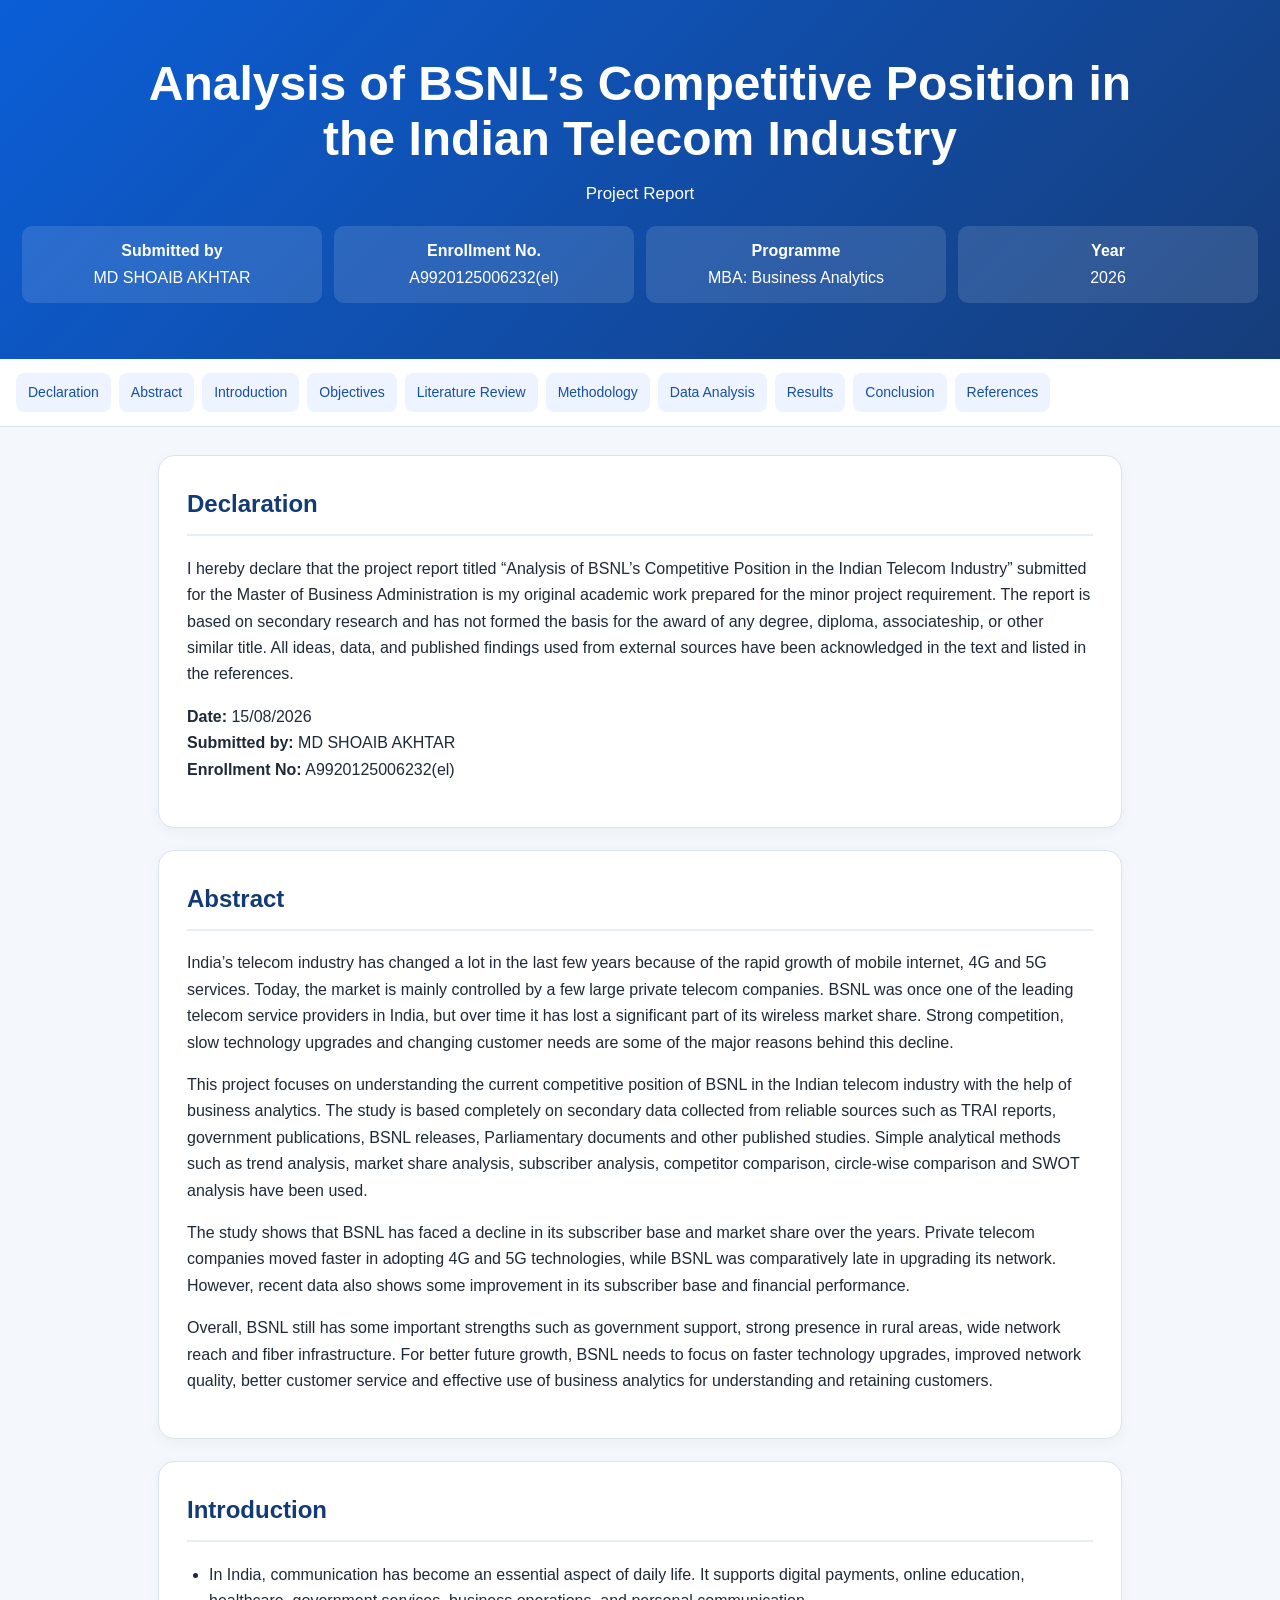
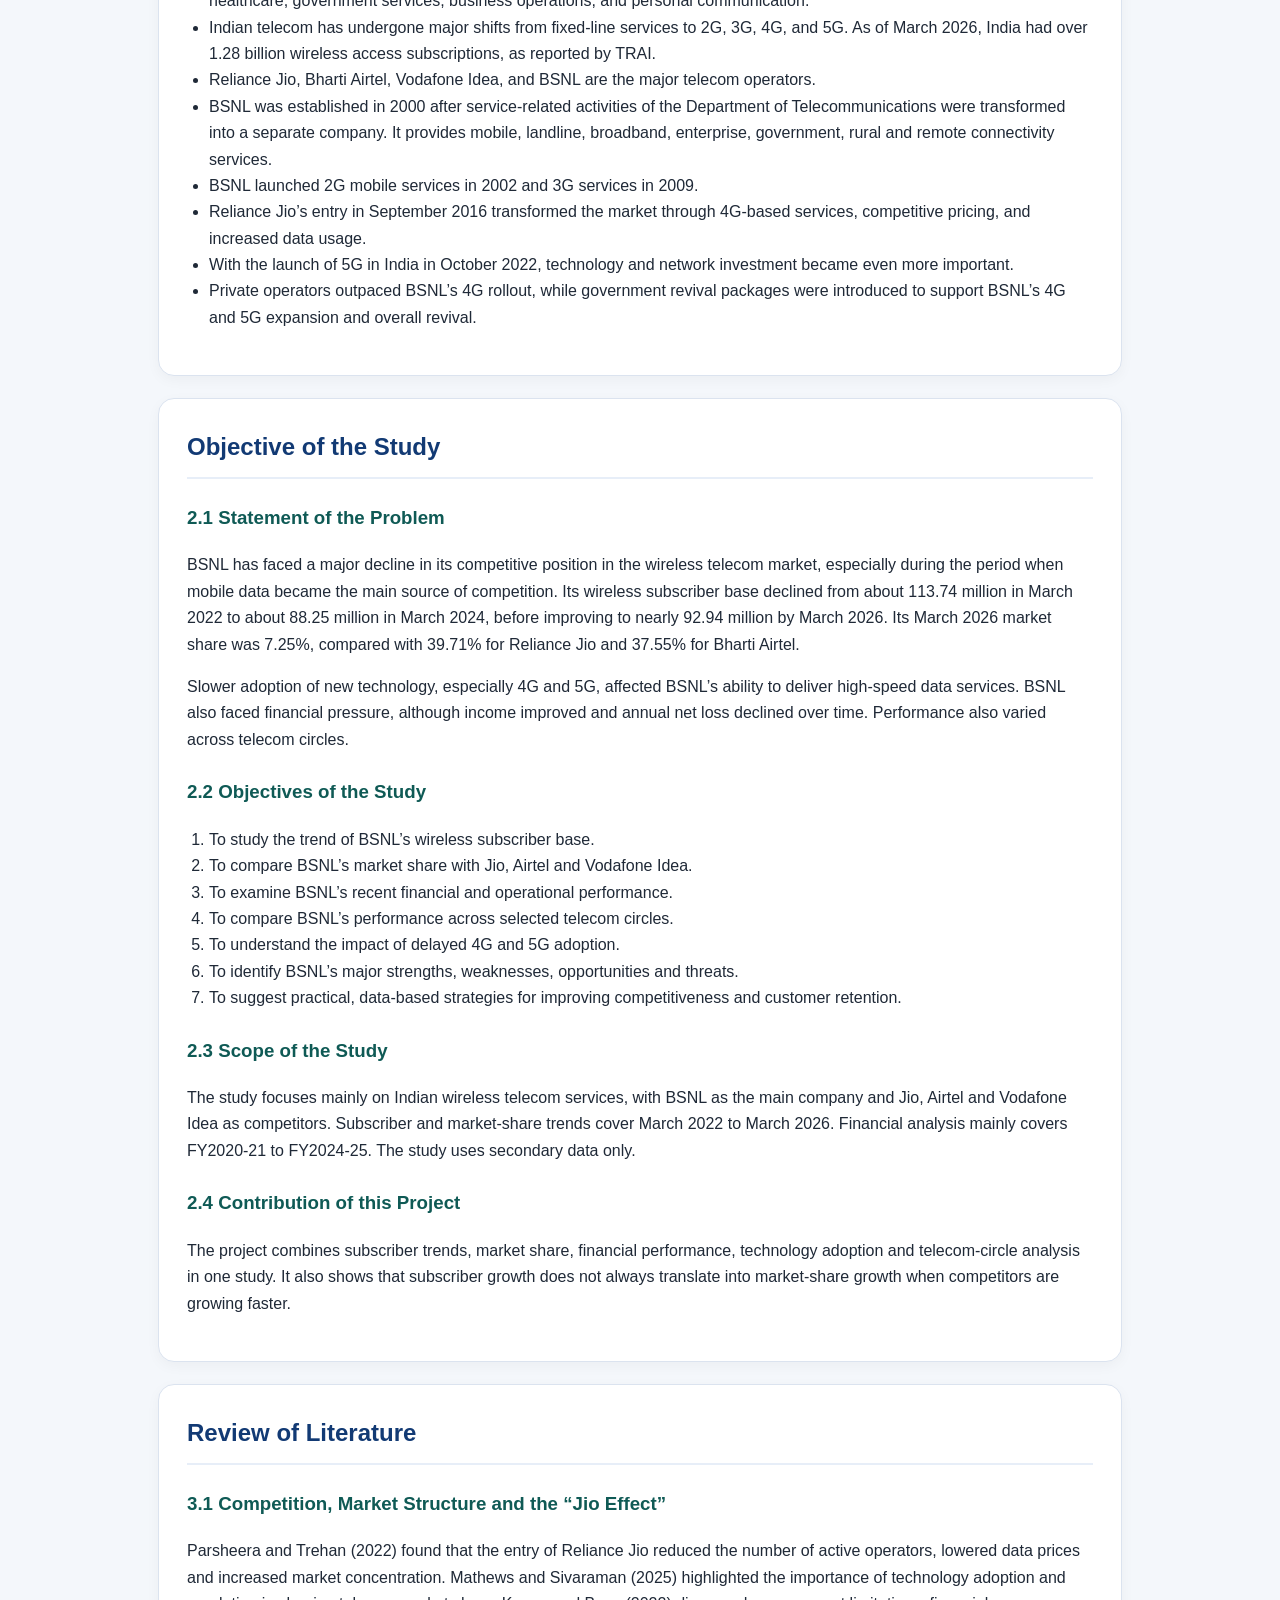
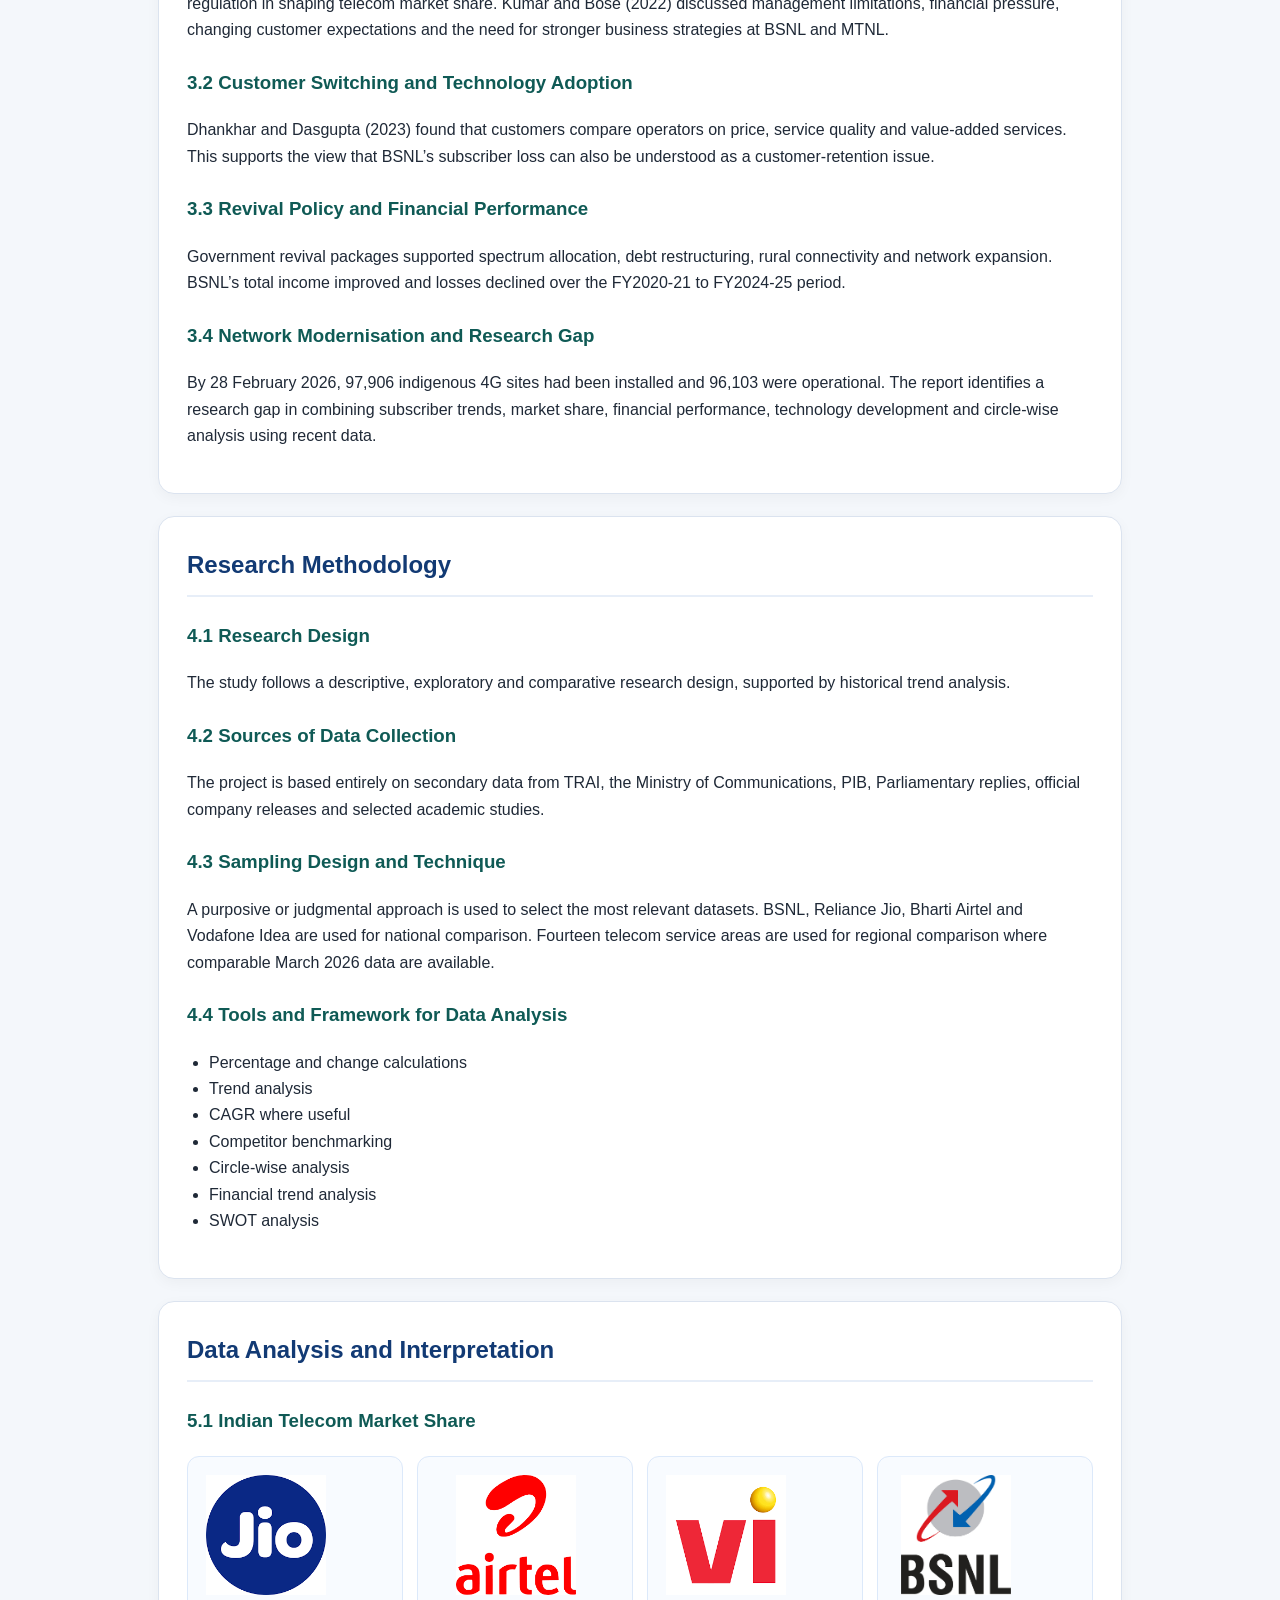
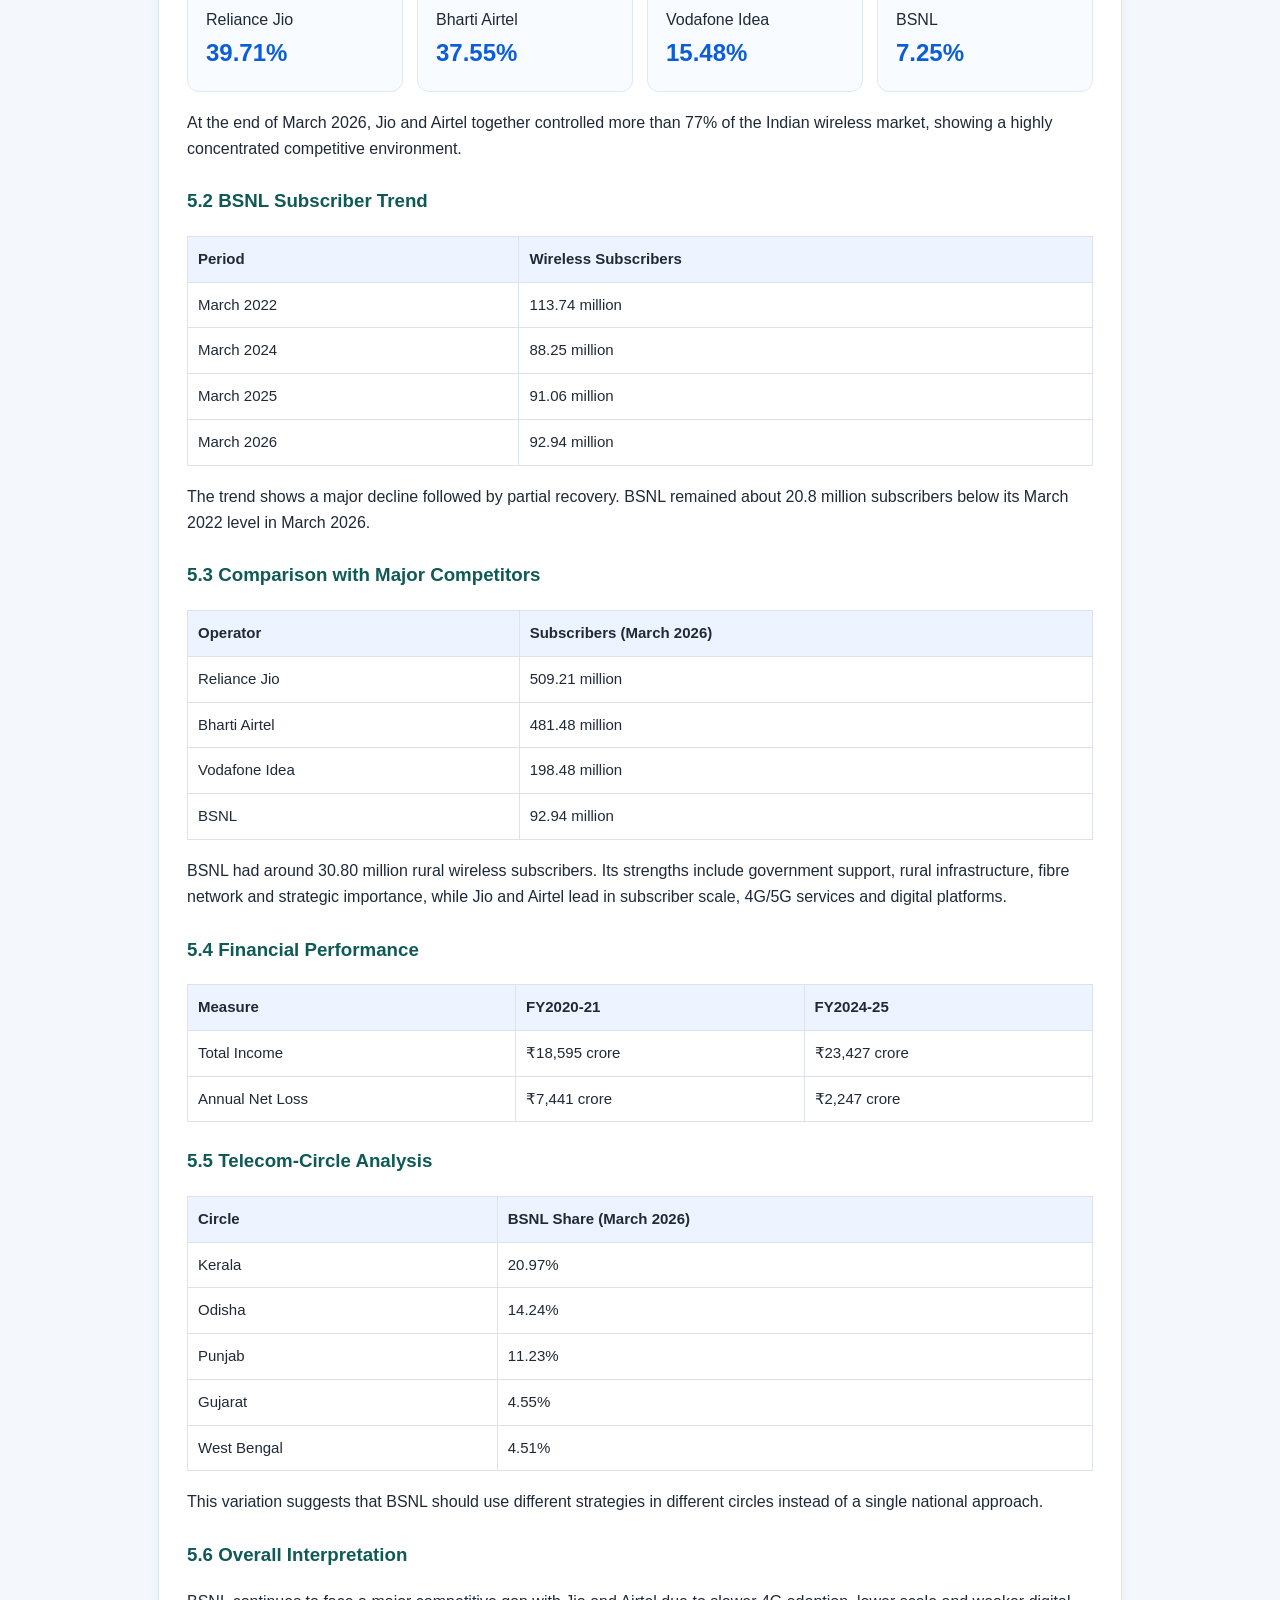
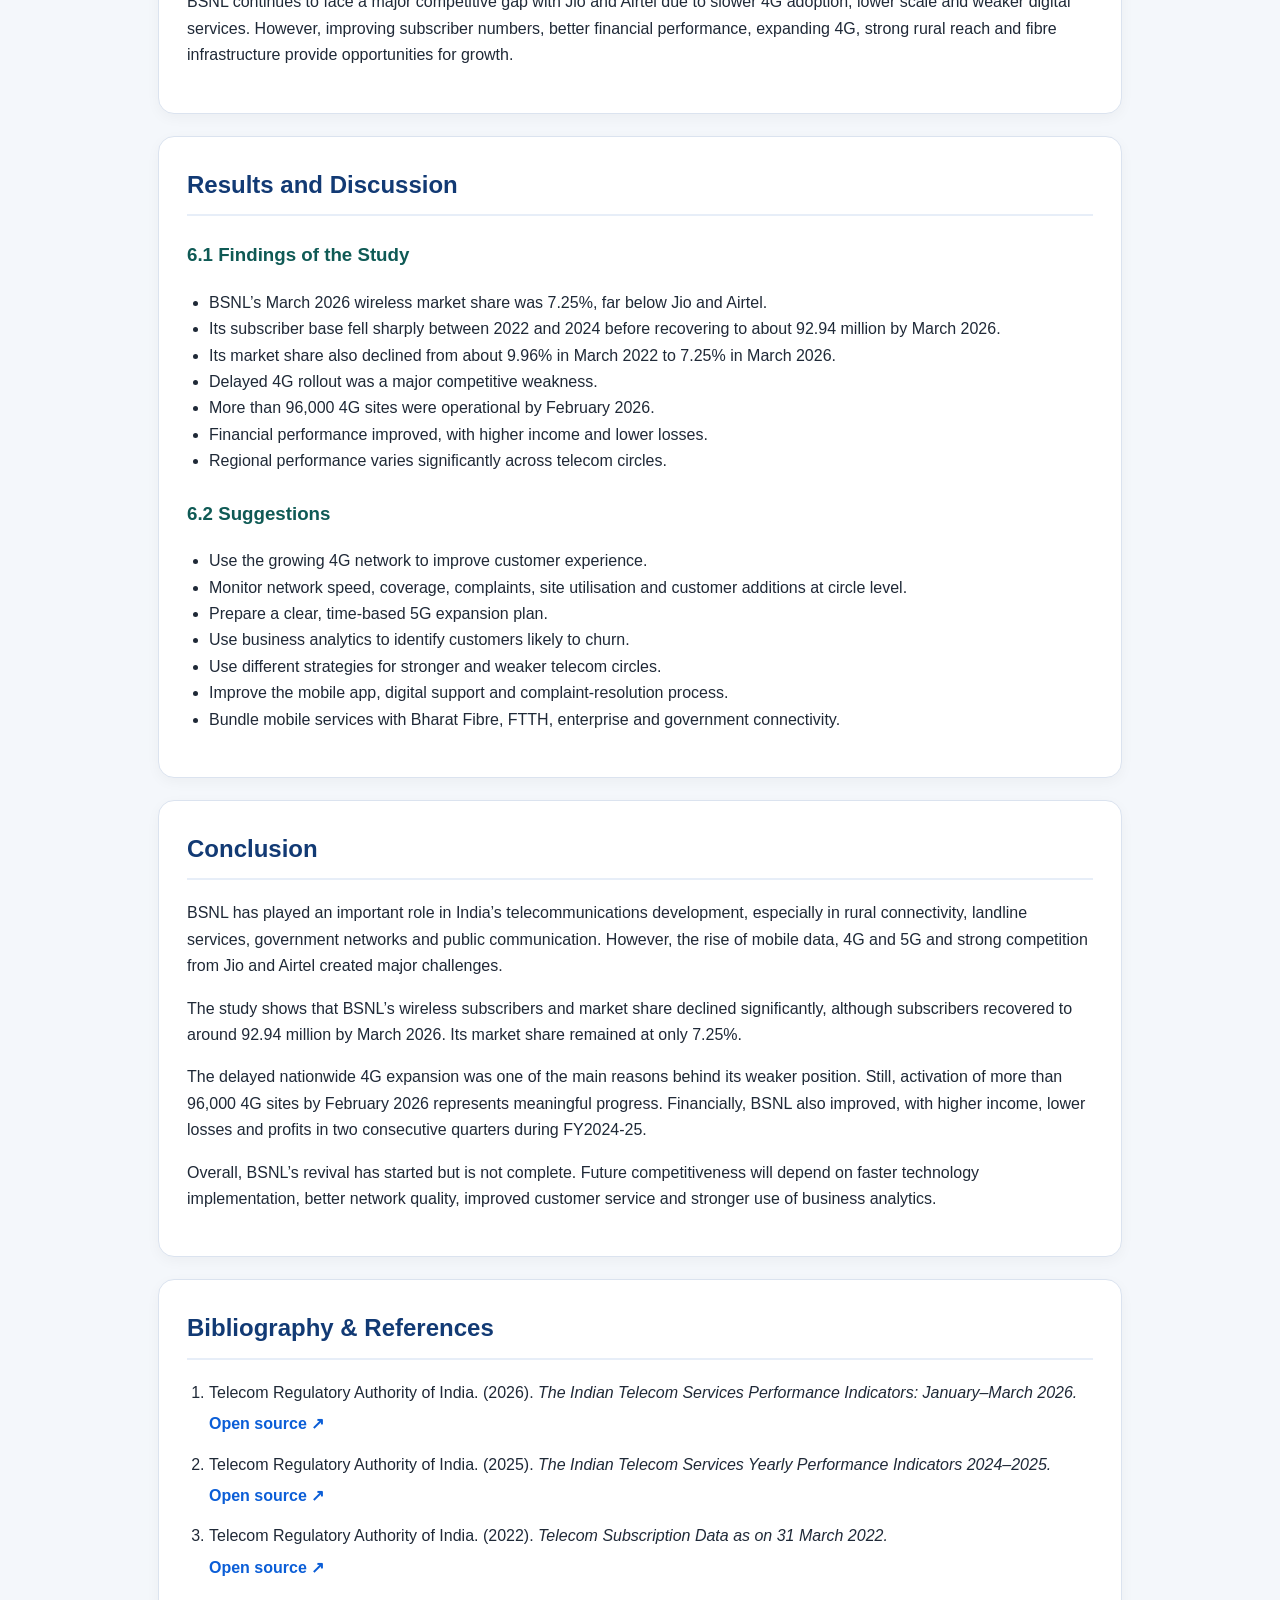
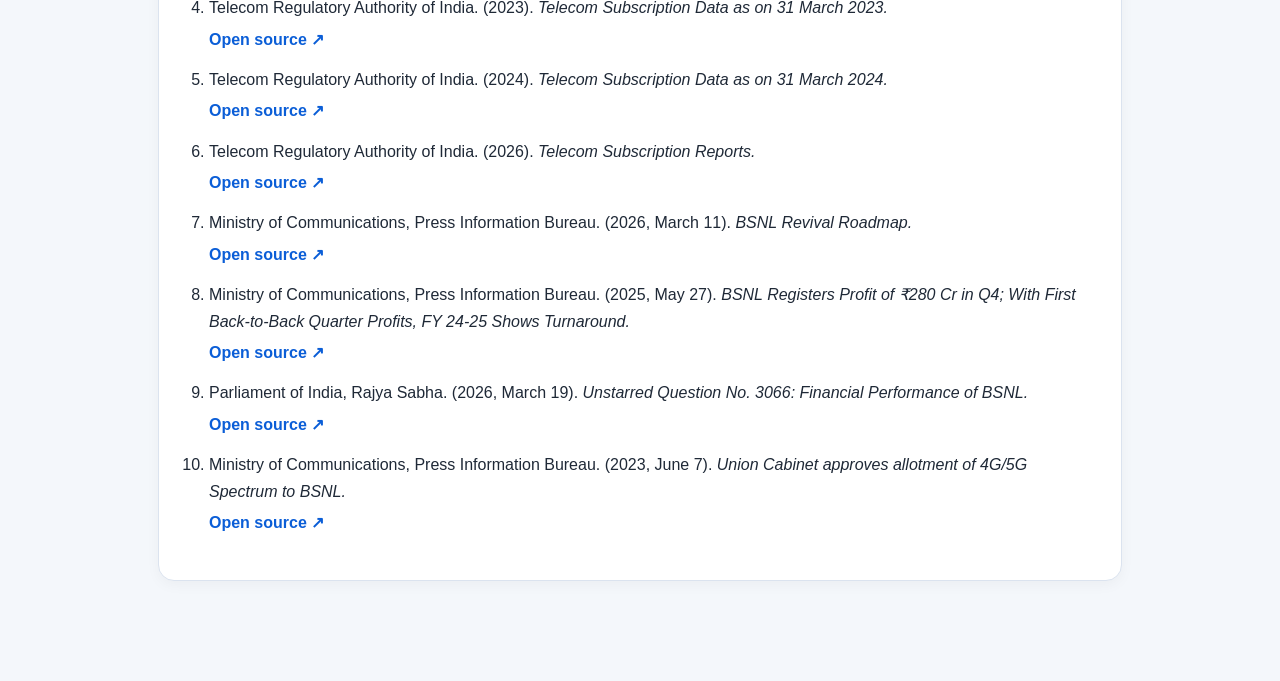
==== index.html @ 5fe72517 "Add files via upload" ====
<!DOCTYPE html>
<html lang="en">
<head>
<meta charset="UTF-8" />
<meta name="viewport" content="width=device-width, initial-scale=1.0" />
<title>Analysis of BSNL’s Competitive Position in the Indian Telecom Industry</title>
<style>
  :root{--bg:#f4f7fb;--card:#fff;--text:#1f2937;--muted:#6b7280;--accent:#0b5ed7;--accent2:#0f766e;--line:#dbe3ef}
  *{box-sizing:border-box}
  body{margin:0;font-family:Arial,Helvetica,sans-serif;background:var(--bg);color:var(--text);line-height:1.65}
  header{background:linear-gradient(135deg,#0b5ed7,#163d7a);color:#fff;padding:56px 22px;text-align:center}
  header h1{max-width:1000px;margin:0 auto 14px;font-size:clamp(28px,4vw,48px);line-height:1.15}
  header p{margin:6px 0;font-size:17px}
  nav{position:sticky;top:0;z-index:10;background:#fff;border-bottom:1px solid var(--line);padding:10px 16px;overflow:auto;white-space:nowrap}
  nav a{display:inline-block;margin:4px 8px 4px 0;padding:8px 12px;border-radius:8px;text-decoration:none;color:#174ea6;background:#eef4ff;font-size:14px}
  main{max-width:1000px;margin:28px auto;padding:0 18px 50px}
  section{background:var(--card);margin:22px 0;padding:28px;border:1px solid var(--line);border-radius:16px;box-shadow:0 4px 14px rgba(0,0,0,.04)}
  h2{color:#123a74;margin-top:0;border-bottom:2px solid #e7eef8;padding-bottom:10px}
  h3{color:#0f5a55;margin-top:24px}
  ul,ol{padding-left:22px}
  .meta{display:grid;grid-template-columns:repeat(auto-fit,minmax(220px,1fr));gap:12px;margin-top:18px}
  .meta div{background:rgba(255,255,255,.12);padding:12px;border-radius:10px}
  .kpi-grid{display:grid;grid-template-columns:repeat(auto-fit,minmax(180px,1fr));gap:14px;margin:18px 0}
  .kpi{padding:18px;border-radius:12px;background:#f8fbff;border:1px solid #dce9fa}
  .kpi b{display:block;font-size:24px;color:#0b5ed7}
  .operator-logo{display:block;width:64px;height:64px;object-fit:contain;margin:0 0 12px}
  table{width:100%;border-collapse:collapse;margin:18px 0;font-size:15px}
  th,td{border:1px solid var(--line);padding:10px;text-align:left}
  th{background:#eef4ff}
  .note{background:#fff8e8;border-left:4px solid #f59e0b;padding:14px 16px;border-radius:8px}
  .refs li{margin-bottom:14px}.refs a{display:inline-block;margin-top:5px;color:#0b5ed7;font-weight:700;text-decoration:none}.refs a:hover{text-decoration:underline}
  footer{text-align:center;color:var(--muted);padding:26px}
  @media print{nav{display:none}body{background:#fff}section{box-shadow:none;break-inside:avoid}header{padding:30px 10px}}

  /* Self-contained brand-style badges: no external image connection needed */
  .operator-logo{display:flex;align-items:center;justify-content:center;width:96px;height:64px;margin:0 0 12px;font-weight:800;line-height:1;letter-spacing:-.5px}
  .operator-logo.jio{width:64px;height:64px;border-radius:50%;background:#e42535;color:#fff;font-size:29px;letter-spacing:-2px}
  .operator-logo.airtel{color:#e41f26;font-size:30px;font-weight:700;letter-spacing:-2px;font-style:italic}
  .operator-logo.airtel-img{display:block;width:160px;height:auto;max-height:120px;object-fit:contain;margin:0 0 12px}
  .operator-logo.jio-img,.operator-logo.vi-img,.operator-logo.bsnl-img{display:block;width:120px;height:auto;max-height:120px;object-fit:contain;margin:0 0 12px}
  .operator-logo.vi{color:#ed1b2f;font-size:41px;font-weight:900;letter-spacing:-3px}
  .operator-logo.vi span{color:#f5a623}
  .operator-logo.bsnl{color:#18579b;font-size:23px;letter-spacing:-.5px}
</style>
</head>
<body>
<header>
  <h1>Analysis of BSNL’s Competitive Position in the Indian Telecom Industry</h1>
  <p>Project Report</p>
  <div class="meta">
    <div><strong>Submitted by</strong><br>MD SHOAIB AKHTAR</div>
    <div><strong>Enrollment No.</strong><br>A9920125006232(el)</div>
    <div><strong>Programme</strong><br>MBA: Business Analytics</div>
    <div><strong>Year</strong><br>2026</div>
  </div>
</header>
<nav>
  <a href="#declaration">Declaration</a><a href="#abstract">Abstract</a><a href="#intro">Introduction</a><a href="#objectives">Objectives</a><a href="#literature">Literature Review</a><a href="#methodology">Methodology</a><a href="#analysis">Data Analysis</a><a href="#results">Results</a><a href="#conclusion">Conclusion</a><a href="#references">References</a>
</nav>
<main>
<section id="declaration"><h2>Declaration</h2><p>I hereby declare that the project report titled “Analysis of BSNL’s Competitive Position in the Indian Telecom Industry” submitted for the Master of Business Administration is my original academic work prepared for the minor project requirement. The report is based on secondary research and has not formed the basis for the award of any degree, diploma, associateship, or other similar title. All ideas, data, and published findings used from external sources have been acknowledged in the text and listed in the references.</p><p><strong>Date:</strong> 15/08/2026<br><strong>Submitted by:</strong> MD SHOAIB AKHTAR<br><strong>Enrollment No:</strong> A9920125006232(el)</p></section>

<section id="abstract"><h2>Abstract</h2><p>India’s telecom industry has changed a lot in the last few years because of the rapid growth of mobile internet, 4G and 5G services. Today, the market is mainly controlled by a few large private telecom companies. BSNL was once one of the leading telecom service providers in India, but over time it has lost a significant part of its wireless market share. Strong competition, slow technology upgrades and changing customer needs are some of the major reasons behind this decline.</p><p>This project focuses on understanding the current competitive position of BSNL in the Indian telecom industry with the help of business analytics. The study is based completely on secondary data collected from reliable sources such as TRAI reports, government publications, BSNL releases, Parliamentary documents and other published studies. Simple analytical methods such as trend analysis, market share analysis, subscriber analysis, competitor comparison, circle-wise comparison and SWOT analysis have been used.</p><p>The study shows that BSNL has faced a decline in its subscriber base and market share over the years. Private telecom companies moved faster in adopting 4G and 5G technologies, while BSNL was comparatively late in upgrading its network. However, recent data also shows some improvement in its subscriber base and financial performance.</p><p>Overall, BSNL still has some important strengths such as government support, strong presence in rural areas, wide network reach and fiber infrastructure. For better future growth, BSNL needs to focus on faster technology upgrades, improved network quality, better customer service and effective use of business analytics for understanding and retaining customers.</p></section>

<section id="intro"><h2>Introduction</h2><ul><li>In India, communication has become an essential aspect of daily life. It supports digital payments, online education, healthcare, government services, business operations, and personal communication.</li><li>Indian telecom has undergone major shifts from fixed-line services to 2G, 3G, 4G, and 5G. As of March 2026, India had over 1.28 billion wireless access subscriptions, as reported by TRAI.</li><li>Reliance Jio, Bharti Airtel, Vodafone Idea, and BSNL are the major telecom operators.</li><li>BSNL was established in 2000 after service-related activities of the Department of Telecommunications were transformed into a separate company. It provides mobile, landline, broadband, enterprise, government, rural and remote connectivity services.</li><li>BSNL launched 2G mobile services in 2002 and 3G services in 2009.</li><li>Reliance Jio’s entry in September 2016 transformed the market through 4G-based services, competitive pricing, and increased data usage.</li><li>With the launch of 5G in India in October 2022, technology and network investment became even more important.</li><li>Private operators outpaced BSNL’s 4G rollout, while government revival packages were introduced to support BSNL’s 4G and 5G expansion and overall revival.</li></ul></section>

<section id="objectives"><h2>Objective of the Study</h2><h3>2.1 Statement of the Problem</h3><p>BSNL has faced a major decline in its competitive position in the wireless telecom market, especially during the period when mobile data became the main source of competition. Its wireless subscriber base declined from about 113.74 million in March 2022 to about 88.25 million in March 2024, before improving to nearly 92.94 million by March 2026. Its March 2026 market share was 7.25%, compared with 39.71% for Reliance Jio and 37.55% for Bharti Airtel.</p><p>Slower adoption of new technology, especially 4G and 5G, affected BSNL’s ability to deliver high-speed data services. BSNL also faced financial pressure, although income improved and annual net loss declined over time. Performance also varied across telecom circles.</p><h3>2.2 Objectives of the Study</h3><ol><li>To study the trend of BSNL’s wireless subscriber base.</li><li>To compare BSNL’s market share with Jio, Airtel and Vodafone Idea.</li><li>To examine BSNL’s recent financial and operational performance.</li><li>To compare BSNL’s performance across selected telecom circles.</li><li>To understand the impact of delayed 4G and 5G adoption.</li><li>To identify BSNL’s major strengths, weaknesses, opportunities and threats.</li><li>To suggest practical, data-based strategies for improving competitiveness and customer retention.</li></ol><h3>2.3 Scope of the Study</h3><p>The study focuses mainly on Indian wireless telecom services, with BSNL as the main company and Jio, Airtel and Vodafone Idea as competitors. Subscriber and market-share trends cover March 2022 to March 2026. Financial analysis mainly covers FY2020-21 to FY2024-25. The study uses secondary data only.</p><h3>2.4 Contribution of this Project</h3><p>The project combines subscriber trends, market share, financial performance, technology adoption and telecom-circle analysis in one study. It also shows that subscriber growth does not always translate into market-share growth when competitors are growing faster.</p></section>

<section id="literature"><h2>Review of Literature</h2><h3>3.1 Competition, Market Structure and the “Jio Effect”</h3><p>Parsheera and Trehan (2022) found that the entry of Reliance Jio reduced the number of active operators, lowered data prices and increased market concentration. Mathews and Sivaraman (2025) highlighted the importance of technology adoption and regulation in shaping telecom market share. Kumar and Bose (2022) discussed management limitations, financial pressure, changing customer expectations and the need for stronger business strategies at BSNL and MTNL.</p><h3>3.2 Customer Switching and Technology Adoption</h3><p>Dhankhar and Dasgupta (2023) found that customers compare operators on price, service quality and value-added services. This supports the view that BSNL’s subscriber loss can also be understood as a customer-retention issue.</p><h3>3.3 Revival Policy and Financial Performance</h3><p>Government revival packages supported spectrum allocation, debt restructuring, rural connectivity and network expansion. BSNL’s total income improved and losses declined over the FY2020-21 to FY2024-25 period.</p><h3>3.4 Network Modernisation and Research Gap</h3><p>By 28 February 2026, 97,906 indigenous 4G sites had been installed and 96,103 were operational. The report identifies a research gap in combining subscriber trends, market share, financial performance, technology development and circle-wise analysis using recent data.</p></section>

<section id="methodology"><h2>Research Methodology</h2><h3>4.1 Research Design</h3><p>The study follows a descriptive, exploratory and comparative research design, supported by historical trend analysis.</p><h3>4.2 Sources of Data Collection</h3><p>The project is based entirely on secondary data from TRAI, the Ministry of Communications, PIB, Parliamentary replies, official company releases and selected academic studies.</p><h3>4.3 Sampling Design and Technique</h3><p>A purposive or judgmental approach is used to select the most relevant datasets. BSNL, Reliance Jio, Bharti Airtel and Vodafone Idea are used for national comparison. Fourteen telecom service areas are used for regional comparison where comparable March 2026 data are available.</p><h3>4.4 Tools and Framework for Data Analysis</h3><ul><li>Percentage and change calculations</li><li>Trend analysis</li><li>CAGR where useful</li><li>Competitor benchmarking</li><li>Circle-wise analysis</li><li>Financial trend analysis</li><li>SWOT analysis</li></ul></section>

<section id="analysis"><h2>Data Analysis and Interpretation</h2><h3>5.1 Indian Telecom Market Share</h3><div class="kpi-grid"><div class="kpi"><img class="operator-logo jio-img" src="[data-uri]" alt="Reliance Jio logo"><span>Reliance Jio</span><b>39.71%</b></div><div class="kpi"><img class="operator-logo airtel-img" src="[data-uri]" alt="Bharti Airtel logo"><span>Bharti Airtel</span><b>37.55%</b></div><div class="kpi"><img class="operator-logo vi-img" src="[data-uri]" alt="Vodafone Idea logo"><span>Vodafone Idea</span><b>15.48%</b></div><div class="kpi"><img class="operator-logo bsnl-img" src="[data-uri]" alt="BSNL logo"><span>BSNL</span><b>7.25%</b></div></div><p>At the end of March 2026, Jio and Airtel together controlled more than 77% of the Indian wireless market, showing a highly concentrated competitive environment.</p><h3>5.2 BSNL Subscriber Trend</h3><table><tr><th>Period</th><th>Wireless Subscribers</th></tr><tr><td>March 2022</td><td>113.74 million</td></tr><tr><td>March 2024</td><td>88.25 million</td></tr><tr><td>March 2025</td><td>91.06 million</td></tr><tr><td>March 2026</td><td>92.94 million</td></tr></table><p>The trend shows a major decline followed by partial recovery. BSNL remained about 20.8 million subscribers below its March 2022 level in March 2026.</p><h3>5.3 Comparison with Major Competitors</h3><table><tr><th>Operator</th><th>Subscribers (March 2026)</th></tr><tr><td>Reliance Jio</td><td>509.21 million</td></tr><tr><td>Bharti Airtel</td><td>481.48 million</td></tr><tr><td>Vodafone Idea</td><td>198.48 million</td></tr><tr><td>BSNL</td><td>92.94 million</td></tr></table><p>BSNL had around 30.80 million rural wireless subscribers. Its strengths include government support, rural infrastructure, fibre network and strategic importance, while Jio and Airtel lead in subscriber scale, 4G/5G services and digital platforms.</p><h3>5.4 Financial Performance</h3><table><tr><th>Measure</th><th>FY2020-21</th><th>FY2024-25</th></tr><tr><td>Total Income</td><td>₹18,595 crore</td><td>₹23,427 crore</td></tr><tr><td>Annual Net Loss</td><td>₹7,441 crore</td><td>₹2,247 crore</td></tr></table><h3>5.5 Telecom-Circle Analysis</h3><table><tr><th>Circle</th><th>BSNL Share (March 2026)</th></tr><tr><td>Kerala</td><td>20.97%</td></tr><tr><td>Odisha</td><td>14.24%</td></tr><tr><td>Punjab</td><td>11.23%</td></tr><tr><td>Gujarat</td><td>4.55%</td></tr><tr><td>West Bengal</td><td>4.51%</td></tr></table><p>This variation suggests that BSNL should use different strategies in different circles instead of a single national approach.</p><h3>5.6 Overall Interpretation</h3><p>BSNL continues to face a major competitive gap with Jio and Airtel due to slower 4G adoption, lower scale and weaker digital services. However, improving subscriber numbers, better financial performance, expanding 4G, strong rural reach and fibre infrastructure provide opportunities for growth.</p></section>

<section id="results"><h2>Results and Discussion</h2><h3>6.1 Findings of the Study</h3><ul><li>BSNL’s March 2026 wireless market share was 7.25%, far below Jio and Airtel.</li><li>Its subscriber base fell sharply between 2022 and 2024 before recovering to about 92.94 million by March 2026.</li><li>Its market share also declined from about 9.96% in March 2022 to 7.25% in March 2026.</li><li>Delayed 4G rollout was a major competitive weakness.</li><li>More than 96,000 4G sites were operational by February 2026.</li><li>Financial performance improved, with higher income and lower losses.</li><li>Regional performance varies significantly across telecom circles.</li></ul><h3>6.2 Suggestions</h3><ul><li>Use the growing 4G network to improve customer experience.</li><li>Monitor network speed, coverage, complaints, site utilisation and customer additions at circle level.</li><li>Prepare a clear, time-based 5G expansion plan.</li><li>Use business analytics to identify customers likely to churn.</li><li>Use different strategies for stronger and weaker telecom circles.</li><li>Improve the mobile app, digital support and complaint-resolution process.</li><li>Bundle mobile services with Bharat Fibre, FTTH, enterprise and government connectivity.</li></ul></section>

<section id="conclusion"><h2>Conclusion</h2><p>BSNL has played an important role in India’s telecommunications development, especially in rural connectivity, landline services, government networks and public communication. However, the rise of mobile data, 4G and 5G and strong competition from Jio and Airtel created major challenges.</p><p>The study shows that BSNL’s wireless subscribers and market share declined significantly, although subscribers recovered to around 92.94 million by March 2026. Its market share remained at only 7.25%.</p><p>The delayed nationwide 4G expansion was one of the main reasons behind its weaker position. Still, activation of more than 96,000 4G sites by February 2026 represents meaningful progress. Financially, BSNL also improved, with higher income, lower losses and profits in two consecutive quarters during FY2024-25.</p><p>Overall, BSNL’s revival has started but is not complete. Future competitiveness will depend on faster technology implementation, better network quality, improved customer service and stronger use of business analytics.</p></section>

<section id="references"><h2>Bibliography & References</h2><ol class="refs">
<li>Telecom Regulatory Authority of India. (2026). <em>The Indian Telecom Services Performance Indicators: January–March 2026.</em><br><a href="https://trai.gov.in/sites/default/files/2026-06/QPIR_22062026.pdf" target="_blank" rel="noopener noreferrer">Open source ↗</a></li>
<li>Telecom Regulatory Authority of India. (2025). <em>The Indian Telecom Services Yearly Performance Indicators 2024–2025.</em><br><a href="https://www.trai.gov.in/sites/default/files/2025-07/YIR_08072025_0.pdf" target="_blank" rel="noopener noreferrer">Open source ↗</a></li>
<li>Telecom Regulatory Authority of India. (2022). <em>Telecom Subscription Data as on 31 March 2022.</em><br><a href="https://www.trai.gov.in/sites/default/files/2024-08/PR_No.32of2022.pdf" target="_blank" rel="noopener noreferrer">Open source ↗</a></li>
<li>Telecom Regulatory Authority of India. (2023). <em>Telecom Subscription Data as on 31 March 2023.</em><br><a href="https://www.trai.gov.in/sites/default/files/2024-08/PR_No.46of2023.pdf" target="_blank" rel="noopener noreferrer">Open source ↗</a></li>
<li>Telecom Regulatory Authority of India. (2024). <em>Telecom Subscription Data as on 31 March 2024.</em><br><a href="https://www.trai.gov.in/sites/default/files/2024-09/4th.pdf" target="_blank" rel="noopener noreferrer">Open source ↗</a></li>
<li>Telecom Regulatory Authority of India. (2026). <em>Telecom Subscription Reports.</em><br><a href="https://www.trai.gov.in/release-publication/reports/telecom-subscriptions-reports" target="_blank" rel="noopener noreferrer">Open source ↗</a></li>
<li>Ministry of Communications, Press Information Bureau. (2026, March 11). <em>BSNL Revival Roadmap.</em><br><a href="https://www.pib.gov.in/PressReleasePage.aspx?PRID=2238369" target="_blank" rel="noopener noreferrer">Open source ↗</a></li>
<li>Ministry of Communications, Press Information Bureau. (2025, May 27). <em>BSNL Registers Profit of ₹280 Cr in Q4; With First Back-to-Back Quarter Profits, FY 24-25 Shows Turnaround.</em><br><a href="https://www.pib.gov.in/PressReleasePage.aspx?PRID=2131702" target="_blank" rel="noopener noreferrer">Open source ↗</a></li>
<li>Parliament of India, Rajya Sabha. (2026, March 19). <em>Unstarred Question No. 3066: Financial Performance of BSNL.</em><br><a href="https://sansad.in/getFile/annex/270/AU3066_r6LCqJ.pdf?source=pqars" target="_blank" rel="noopener noreferrer">Open source ↗</a></li>
<li>Ministry of Communications, Press Information Bureau. (2023, June 7). <em>Union Cabinet approves allotment of 4G/5G Spectrum to BSNL.</em><br><a href="https://www.pib.gov.in/PressReleasePage.aspx?PRID=1930444" target="_blank" rel="noopener noreferrer">Open source ↗</a></li>
</ol></section>
</main>

</body>
</html>
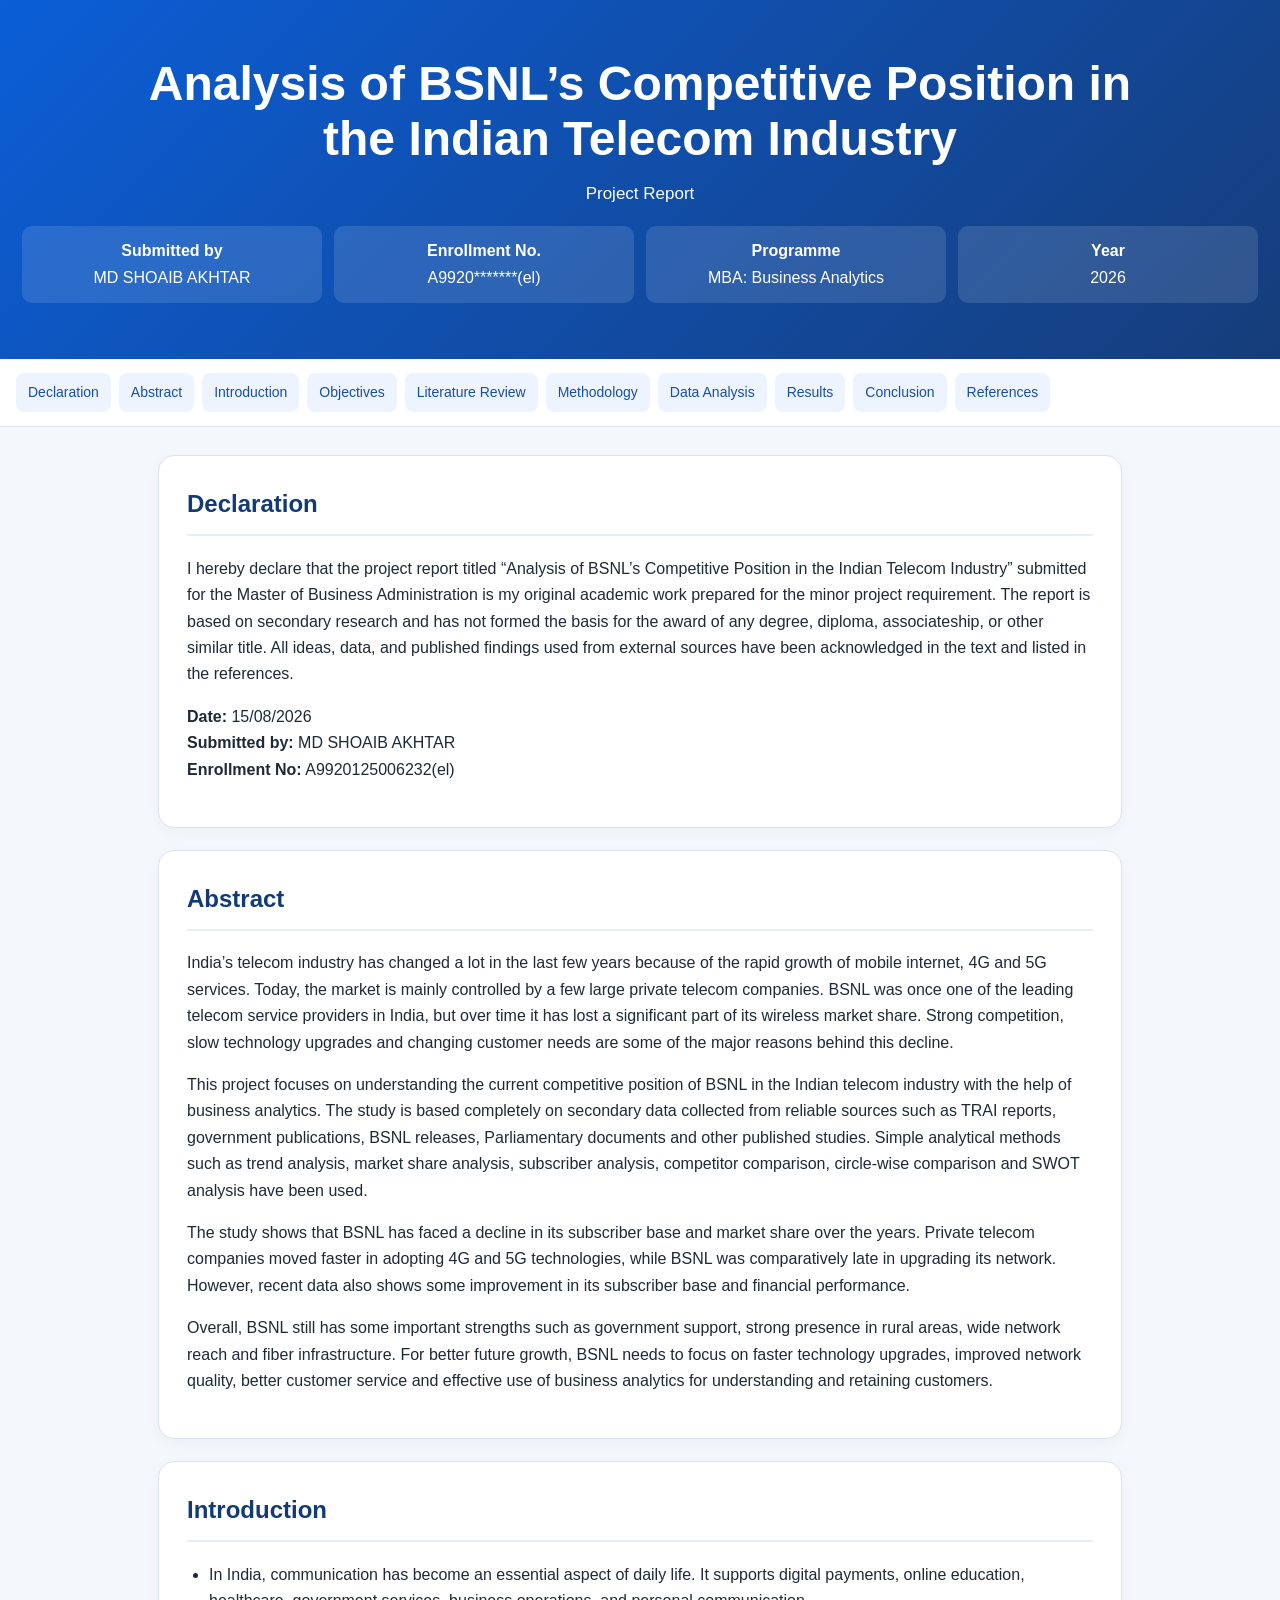
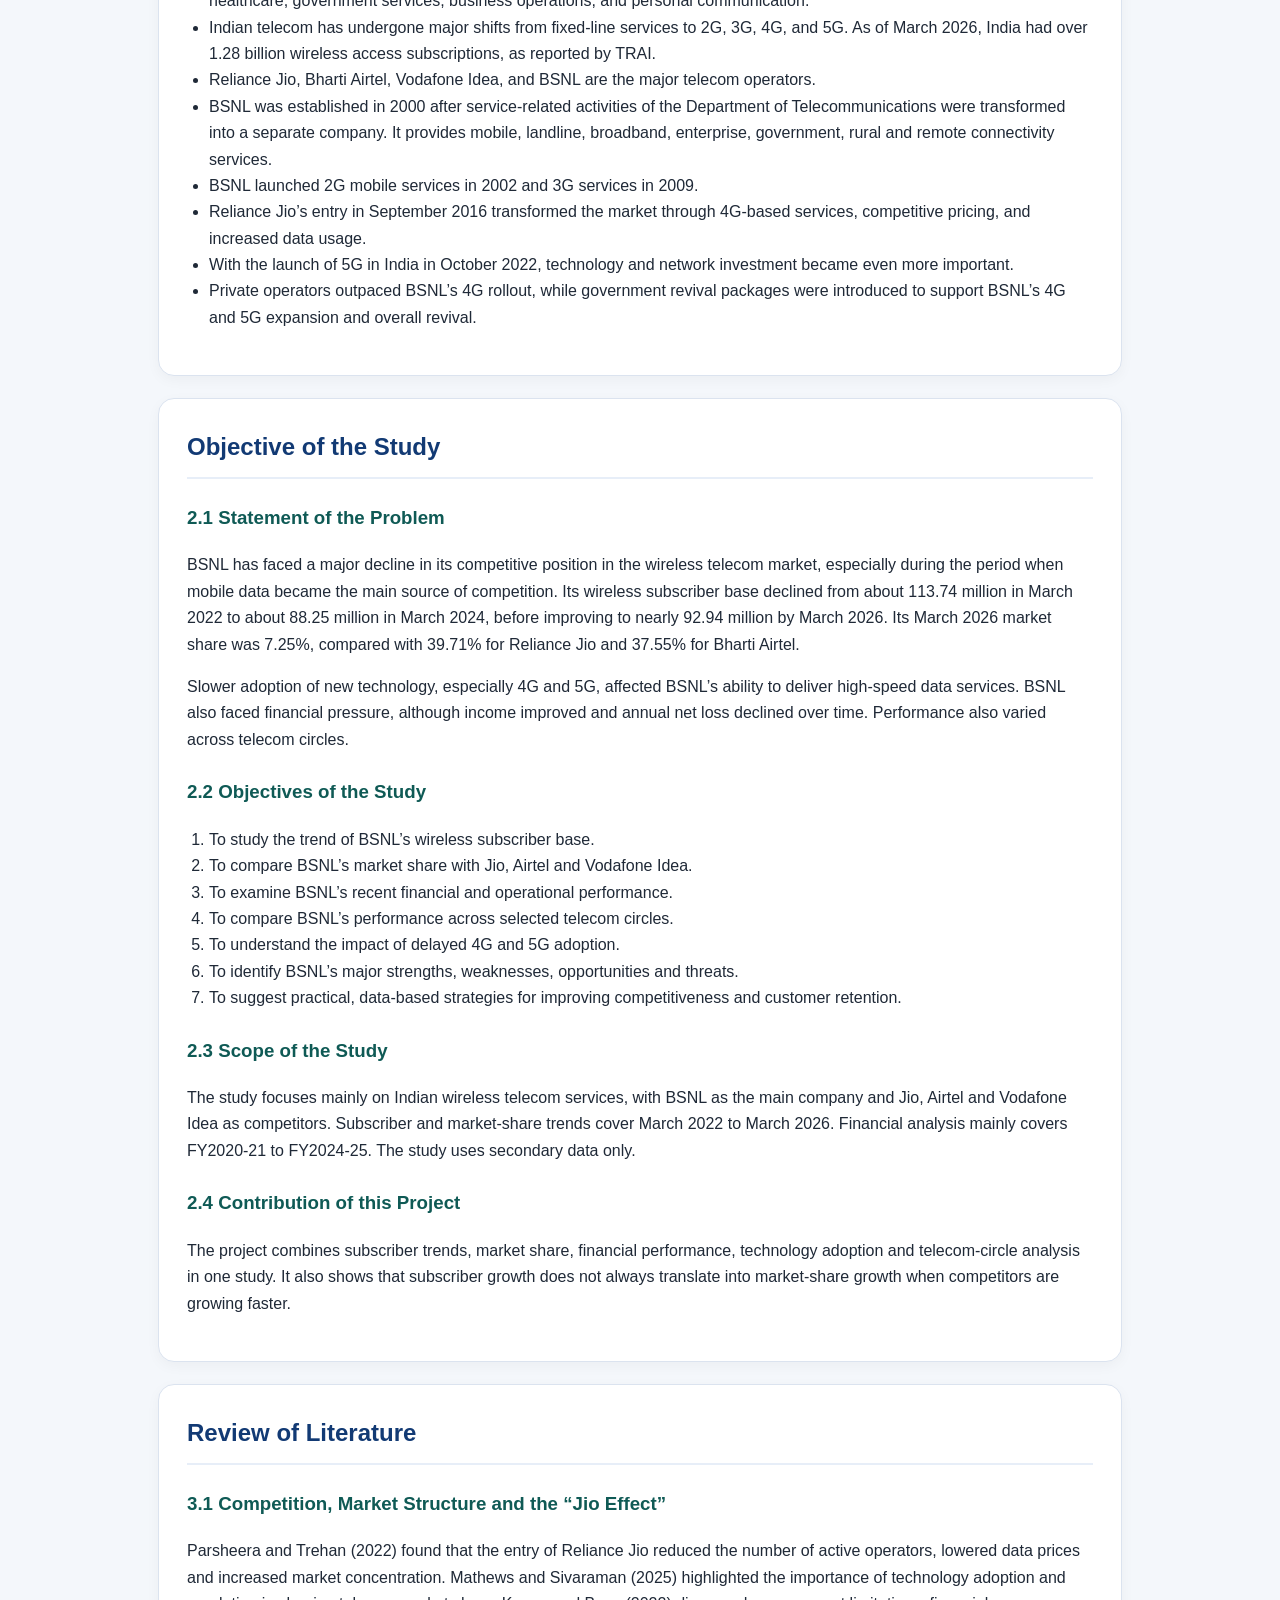
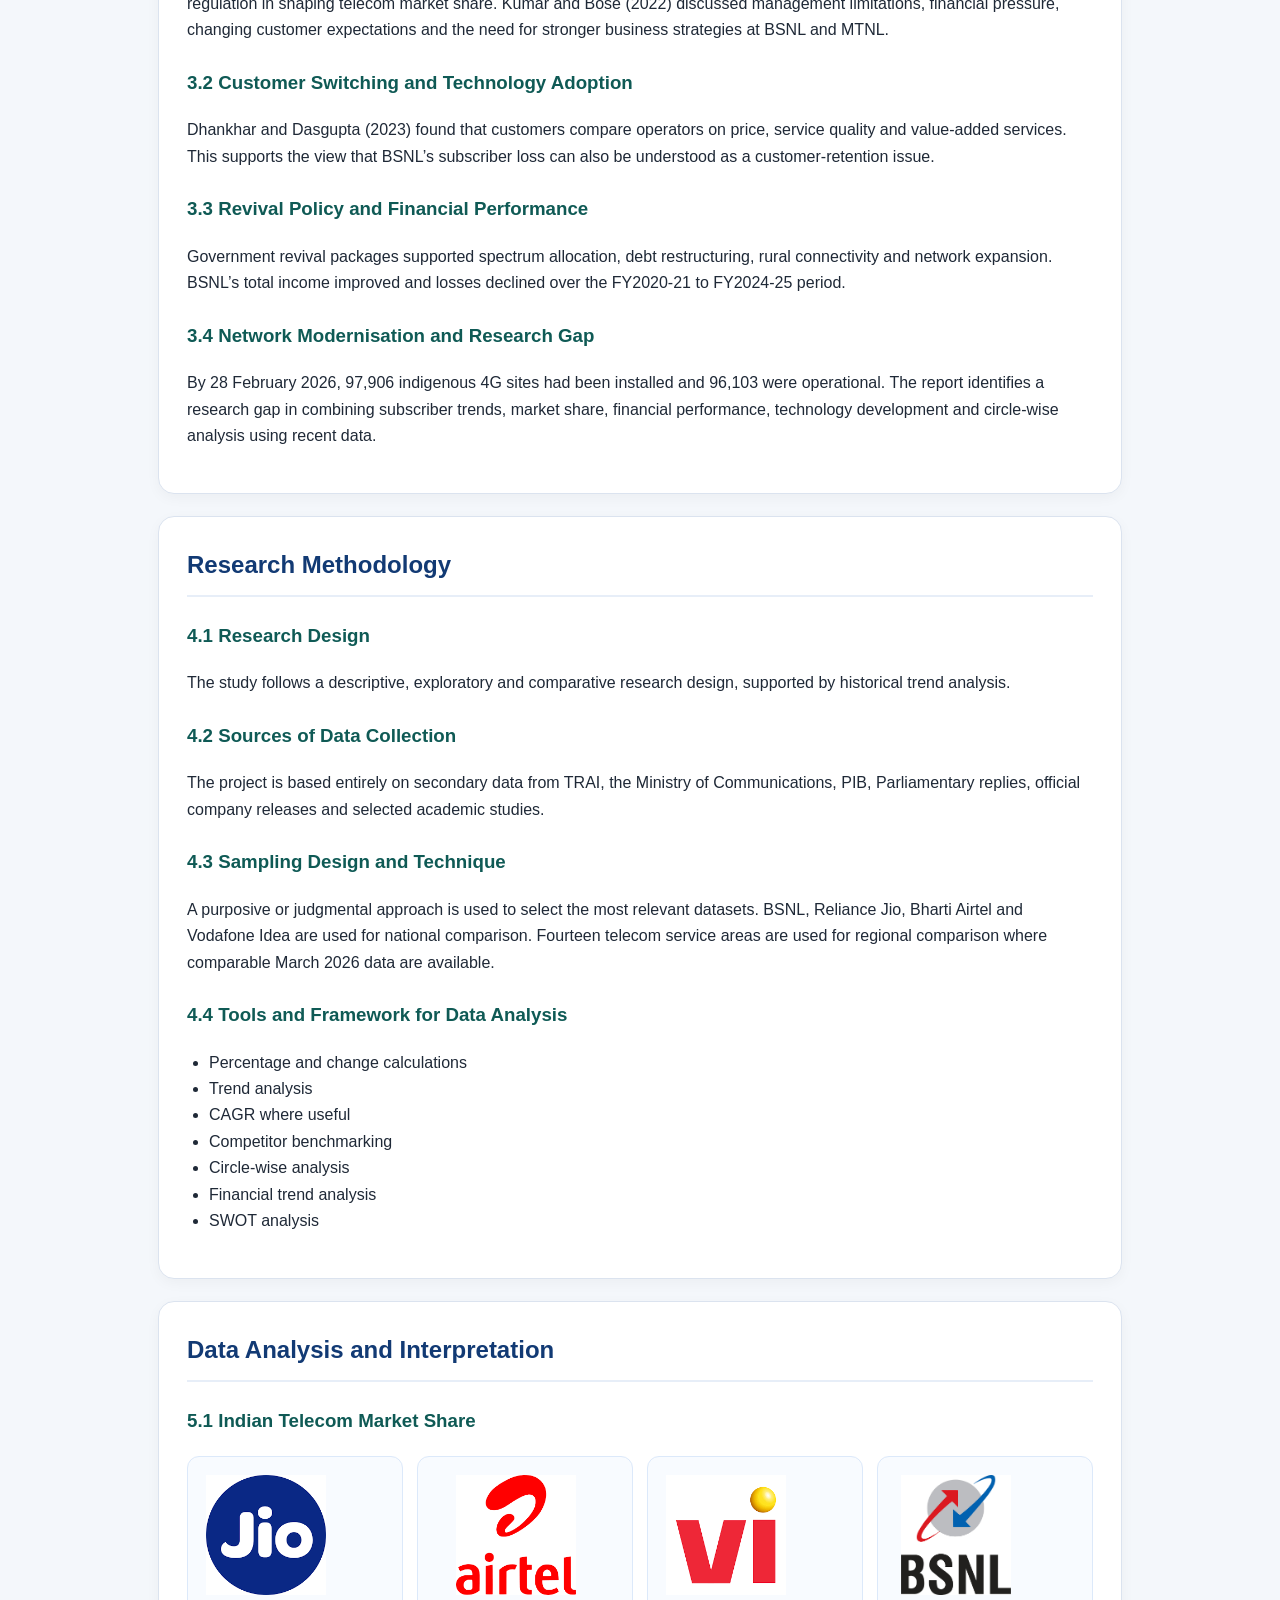
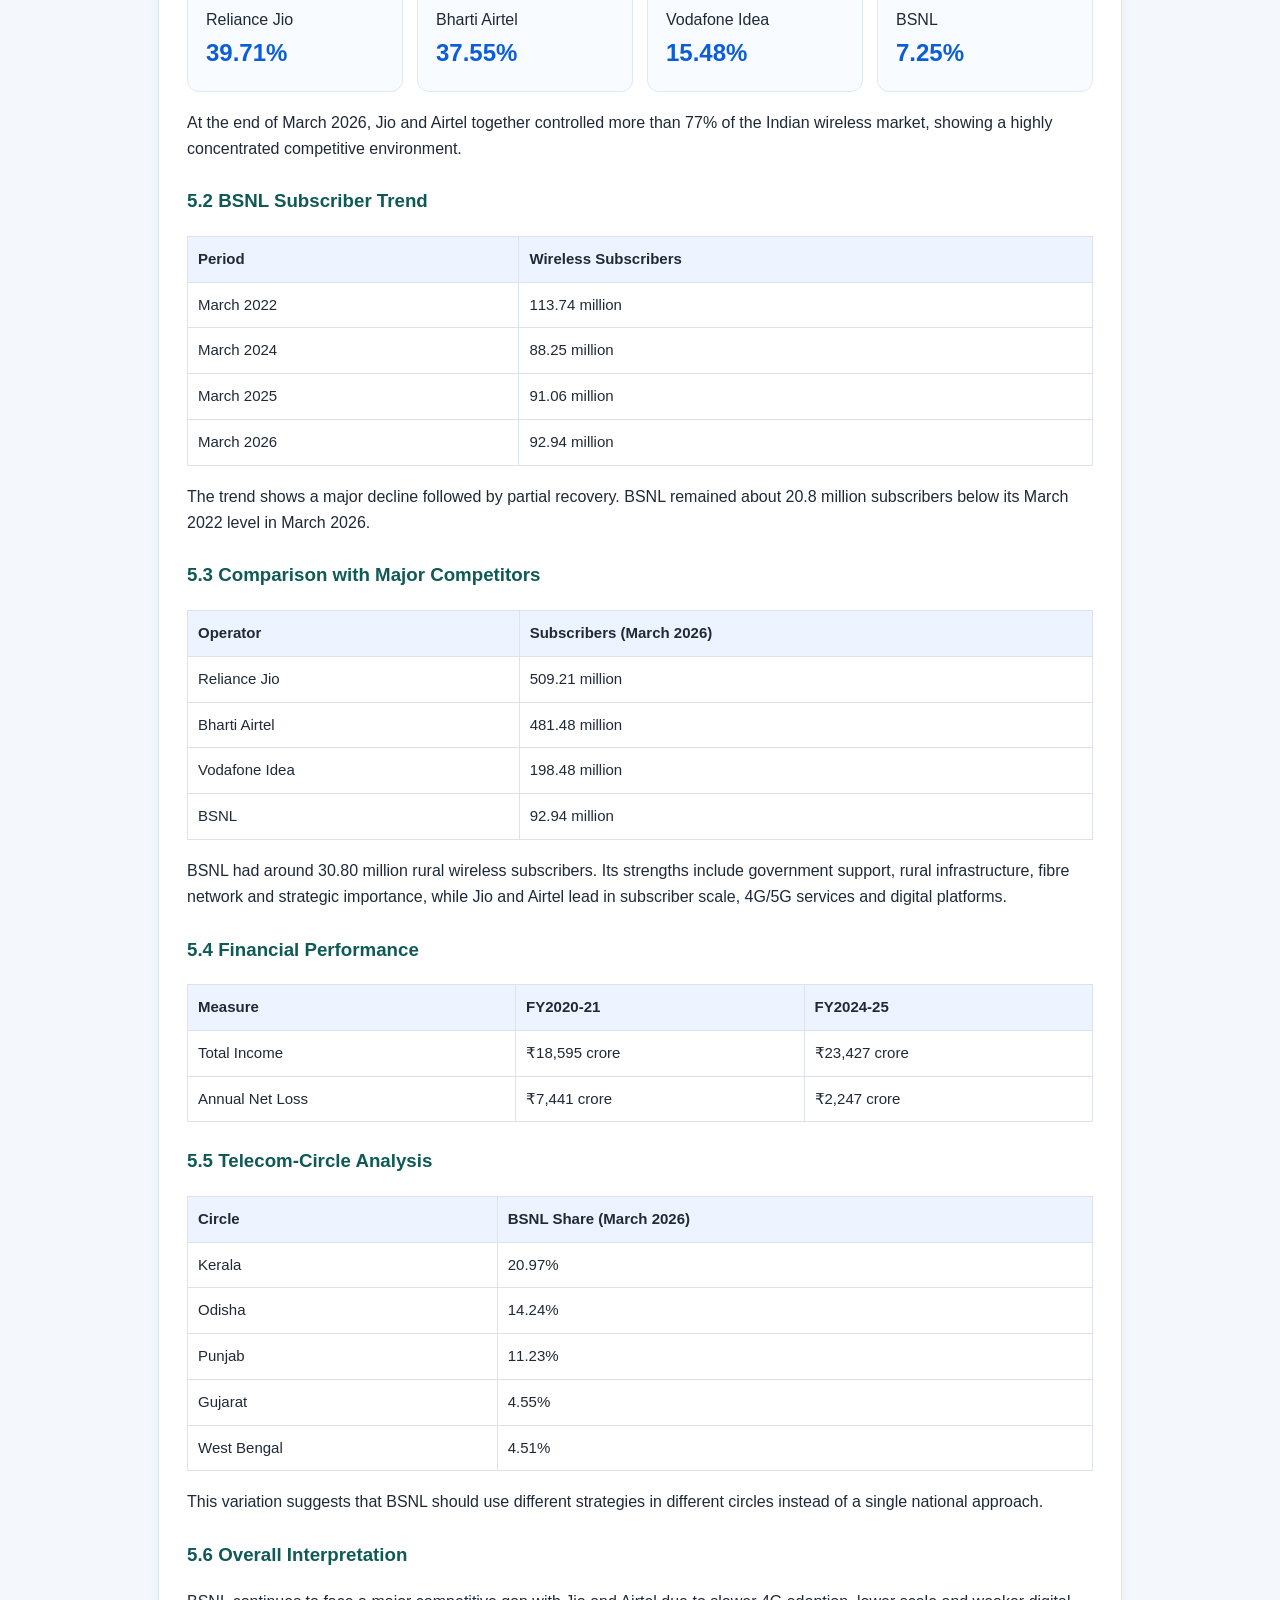
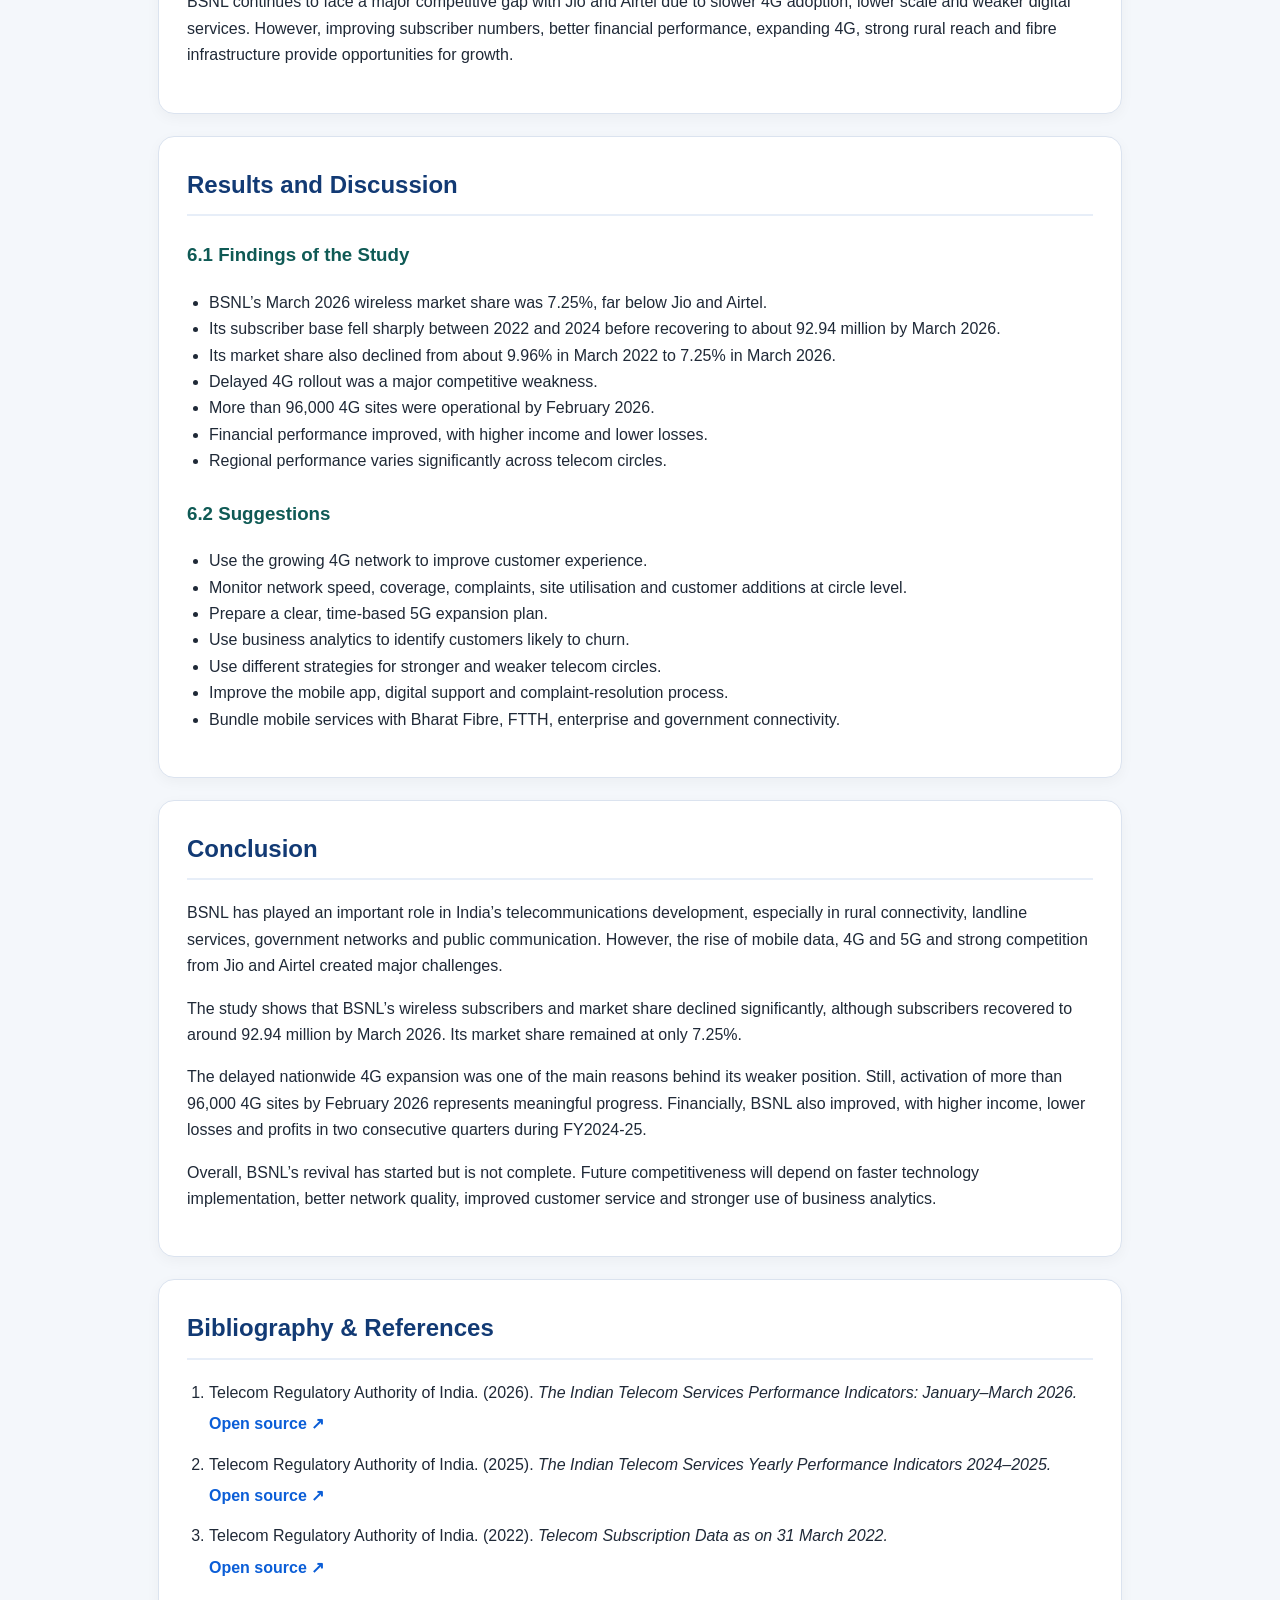
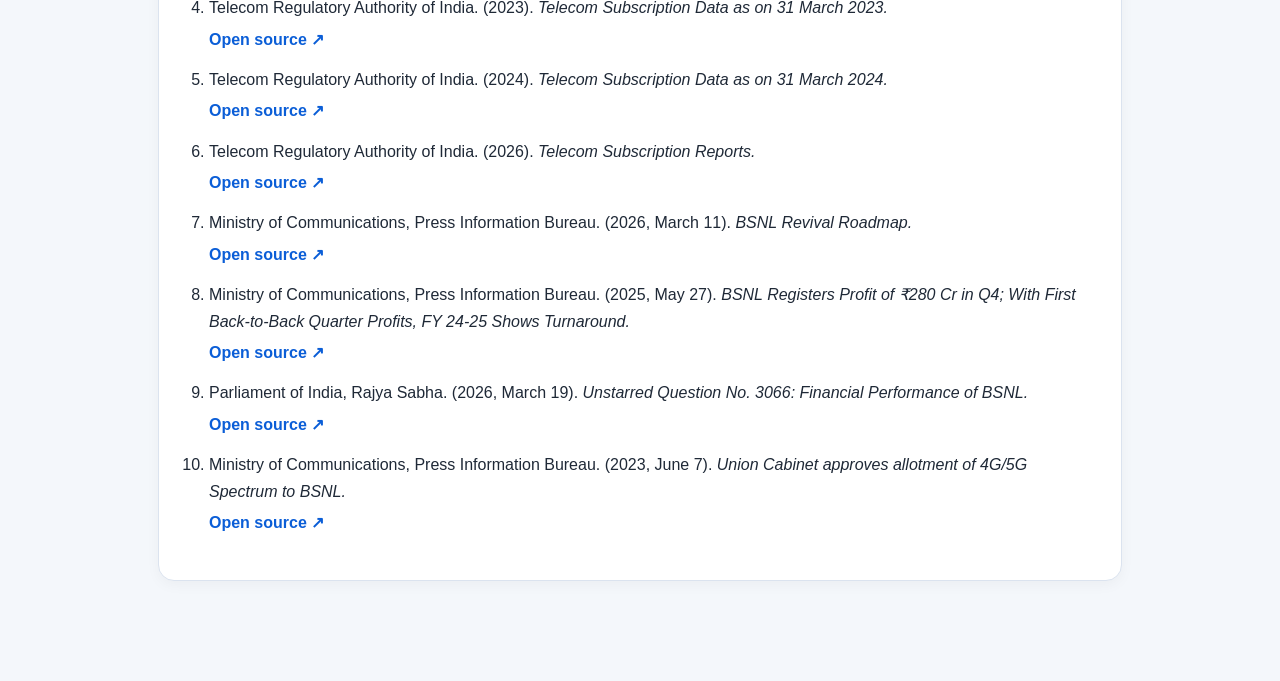
==== commit 210ef108: "Update index.html" ====
--- a/index.html
+++ b/index.html
@@ -49,7 +49,7 @@
   <p>Project Report</p>
   <div class="meta">
     <div><strong>Submitted by</strong><br>MD SHOAIB AKHTAR</div>
-    <div><strong>Enrollment No.</strong><br>A9920125006232(el)</div>
+    <div><strong>Enrollment No.</strong><br>A9920*******(el)</div>
     <div><strong>Programme</strong><br>MBA: Business Analytics</div>
     <div><strong>Year</strong><br>2026</div>
   </div>
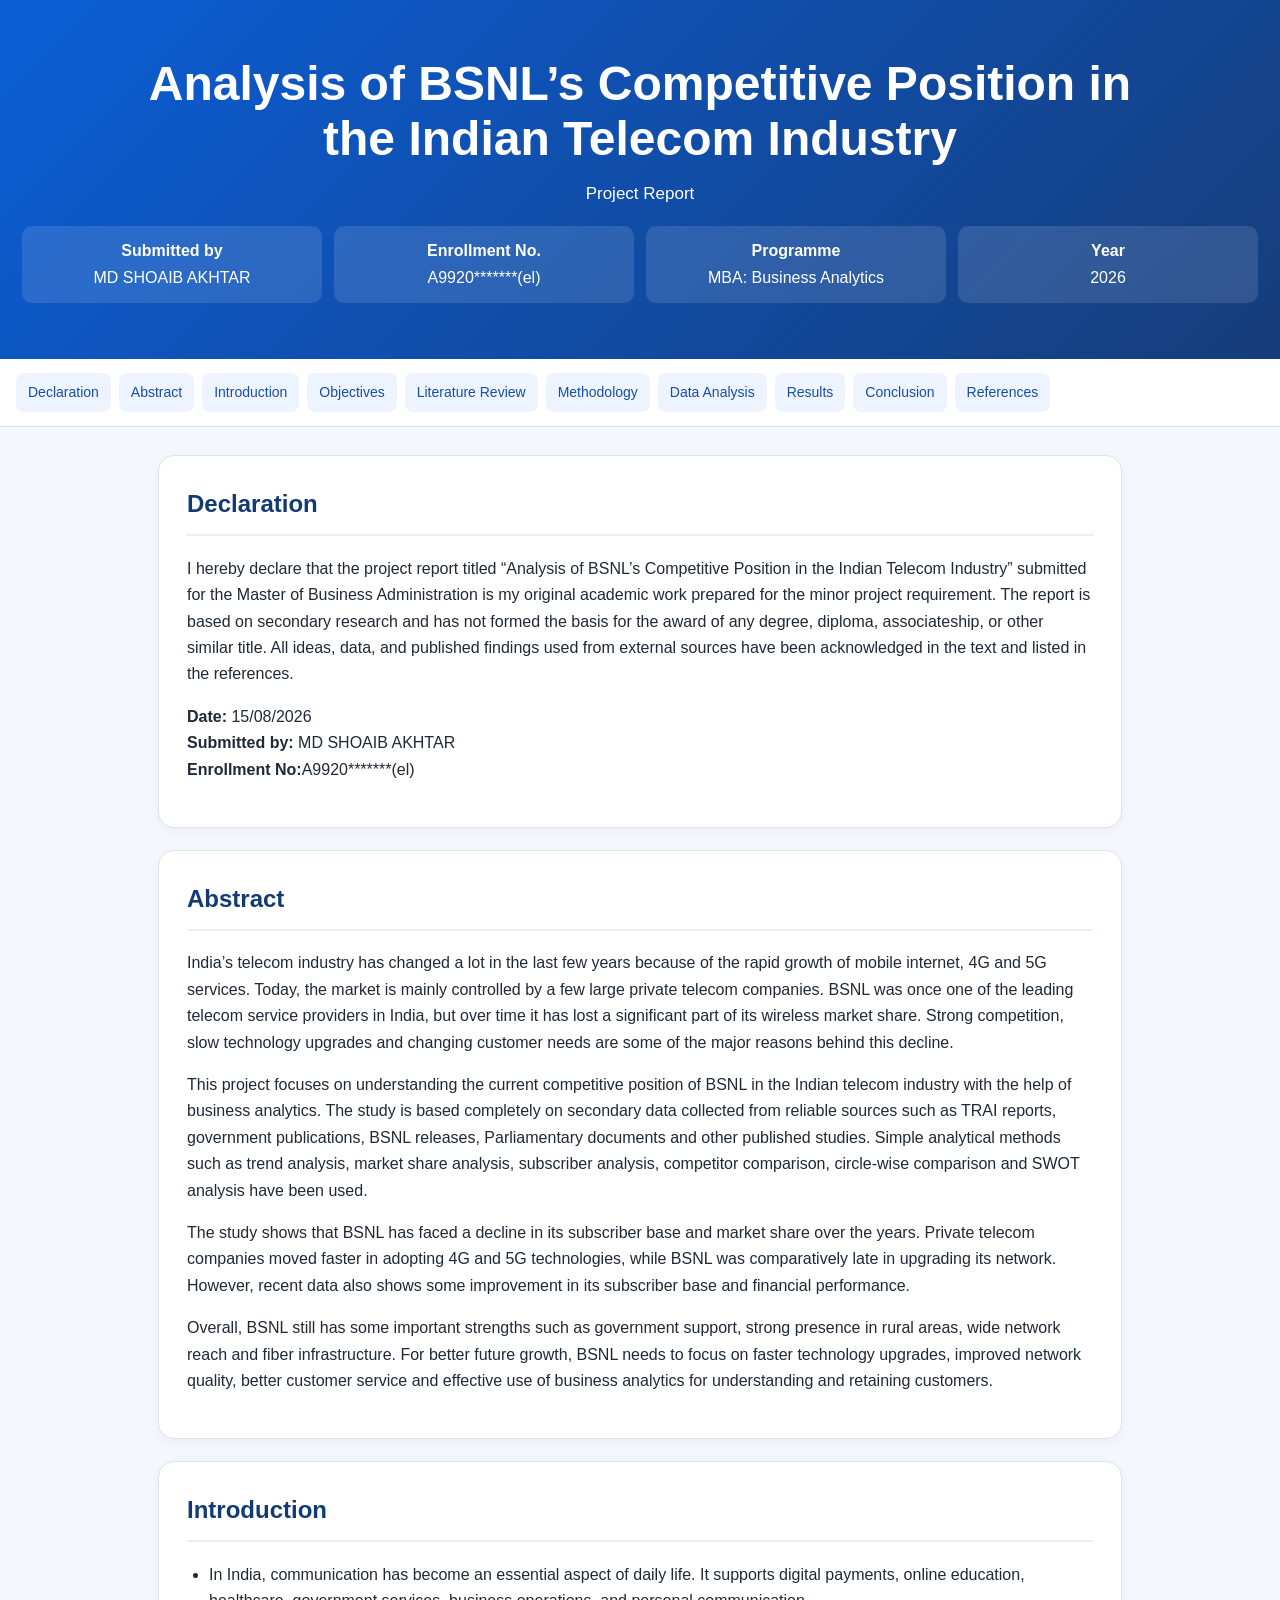
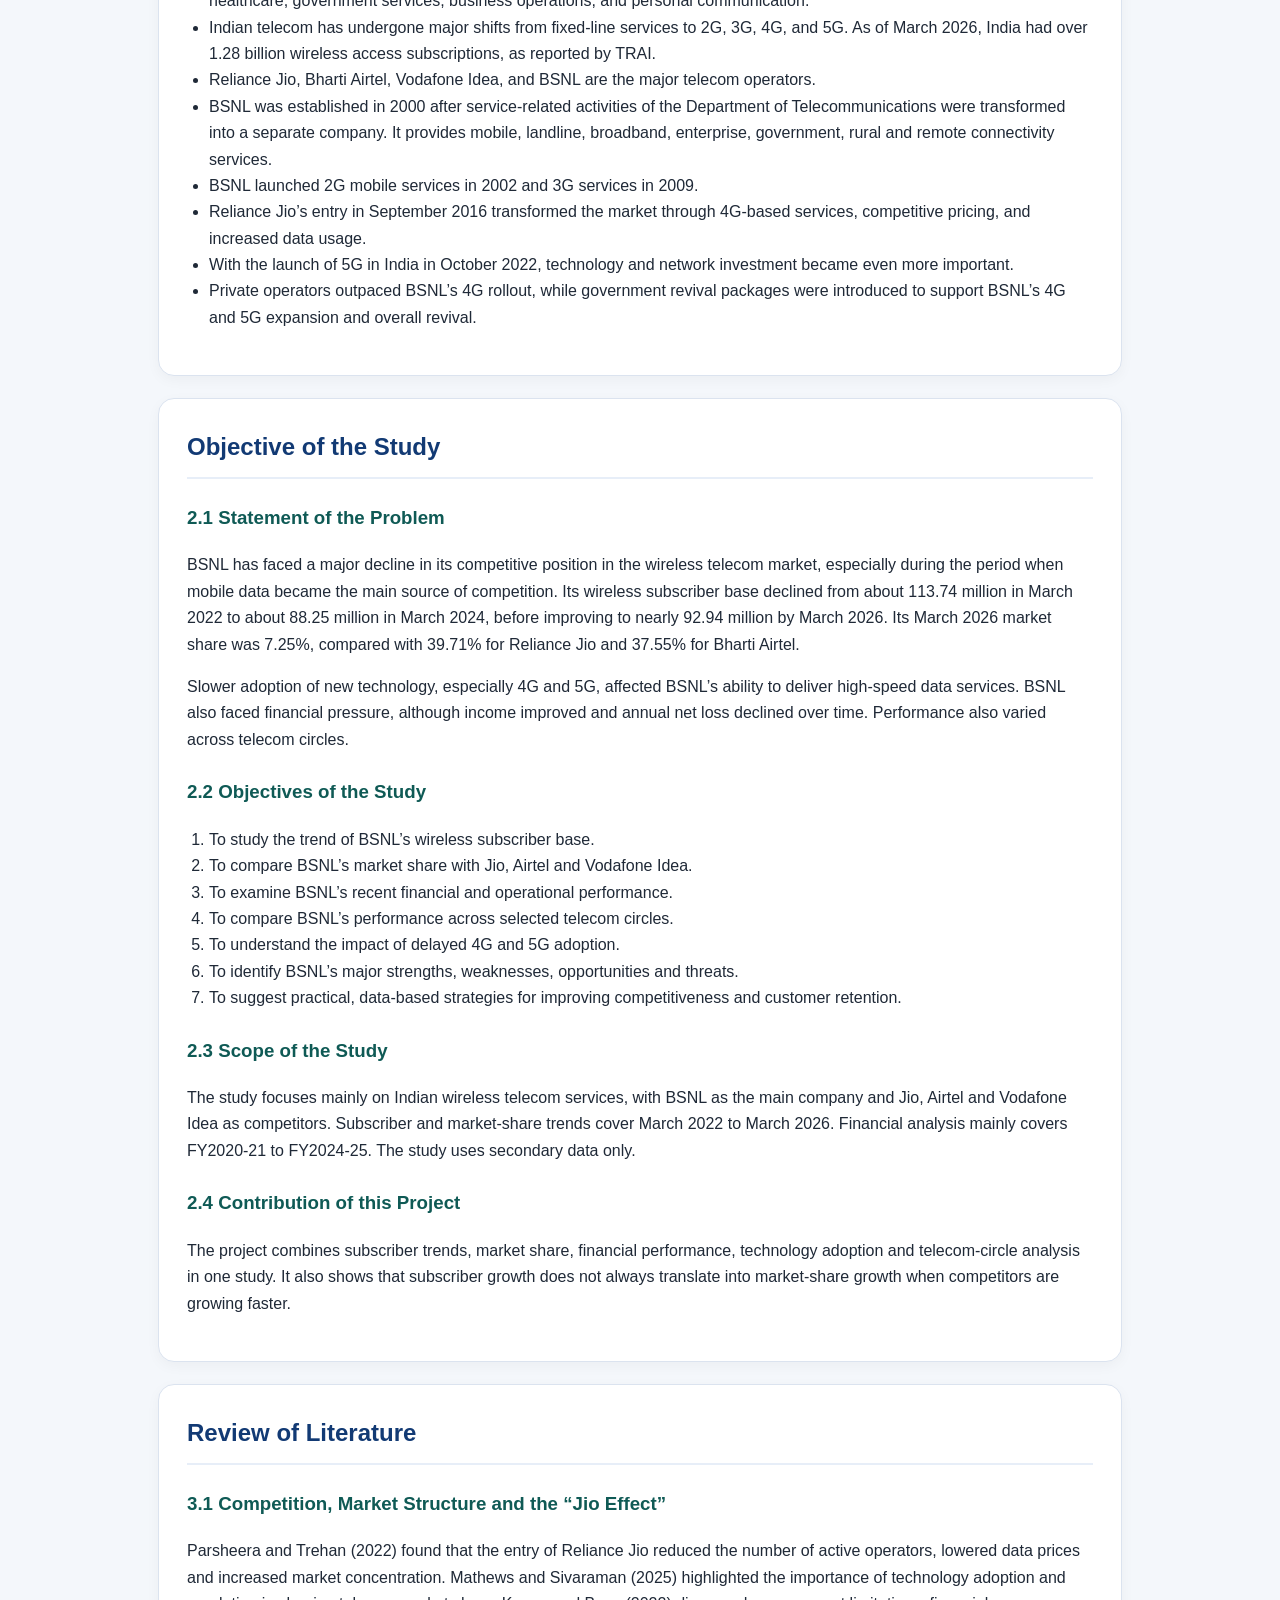
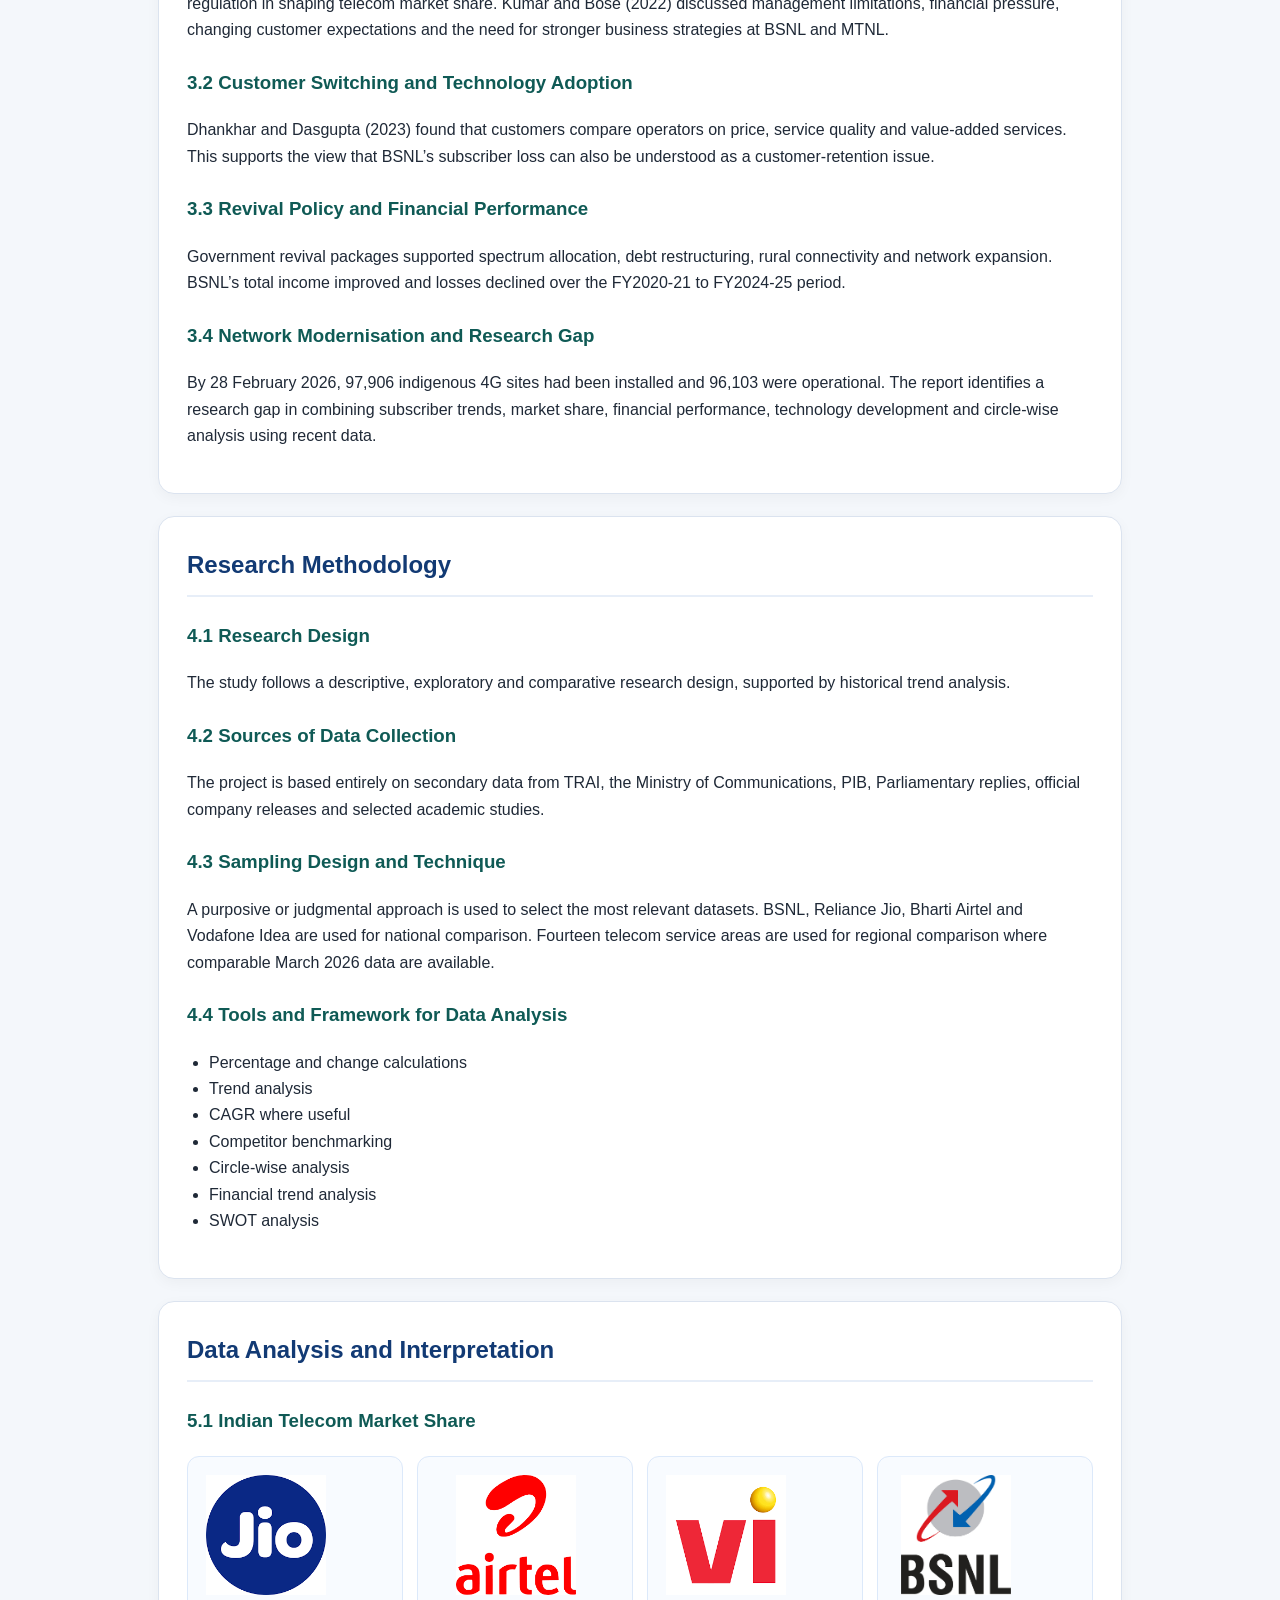
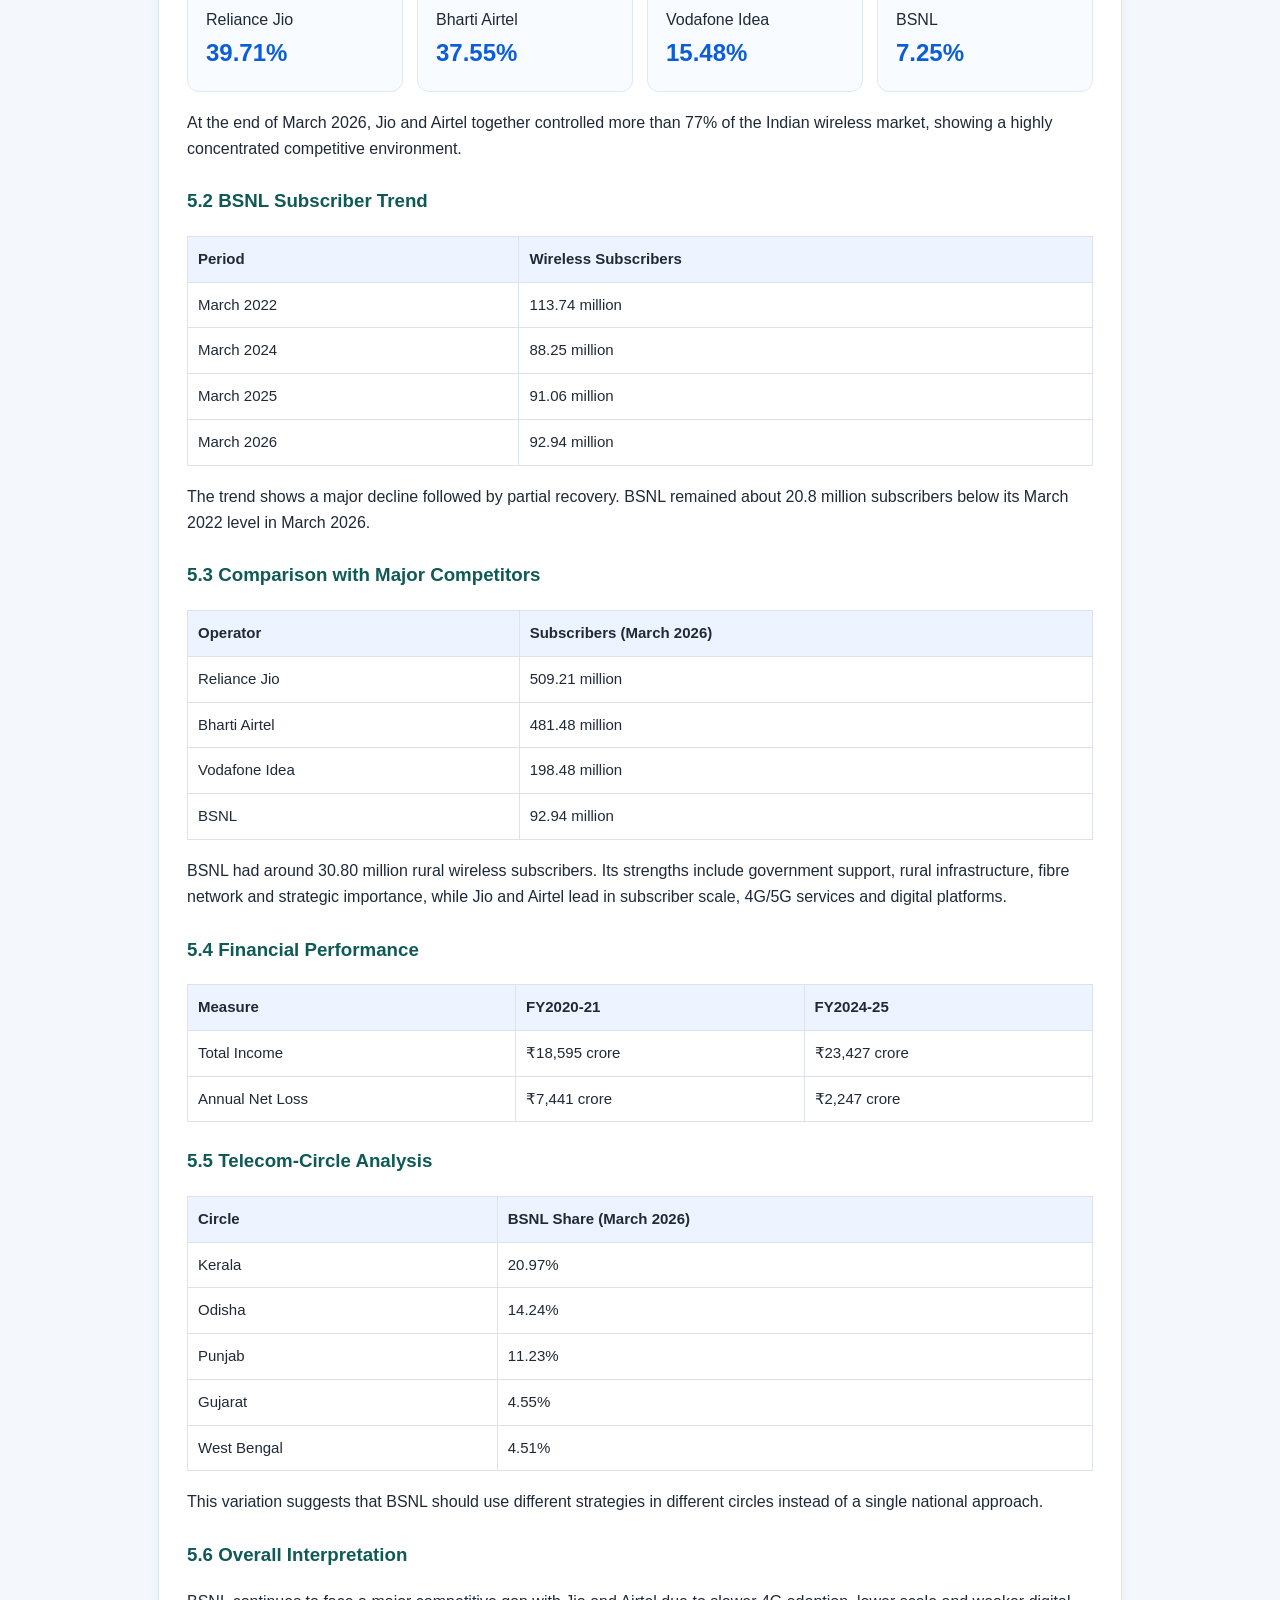
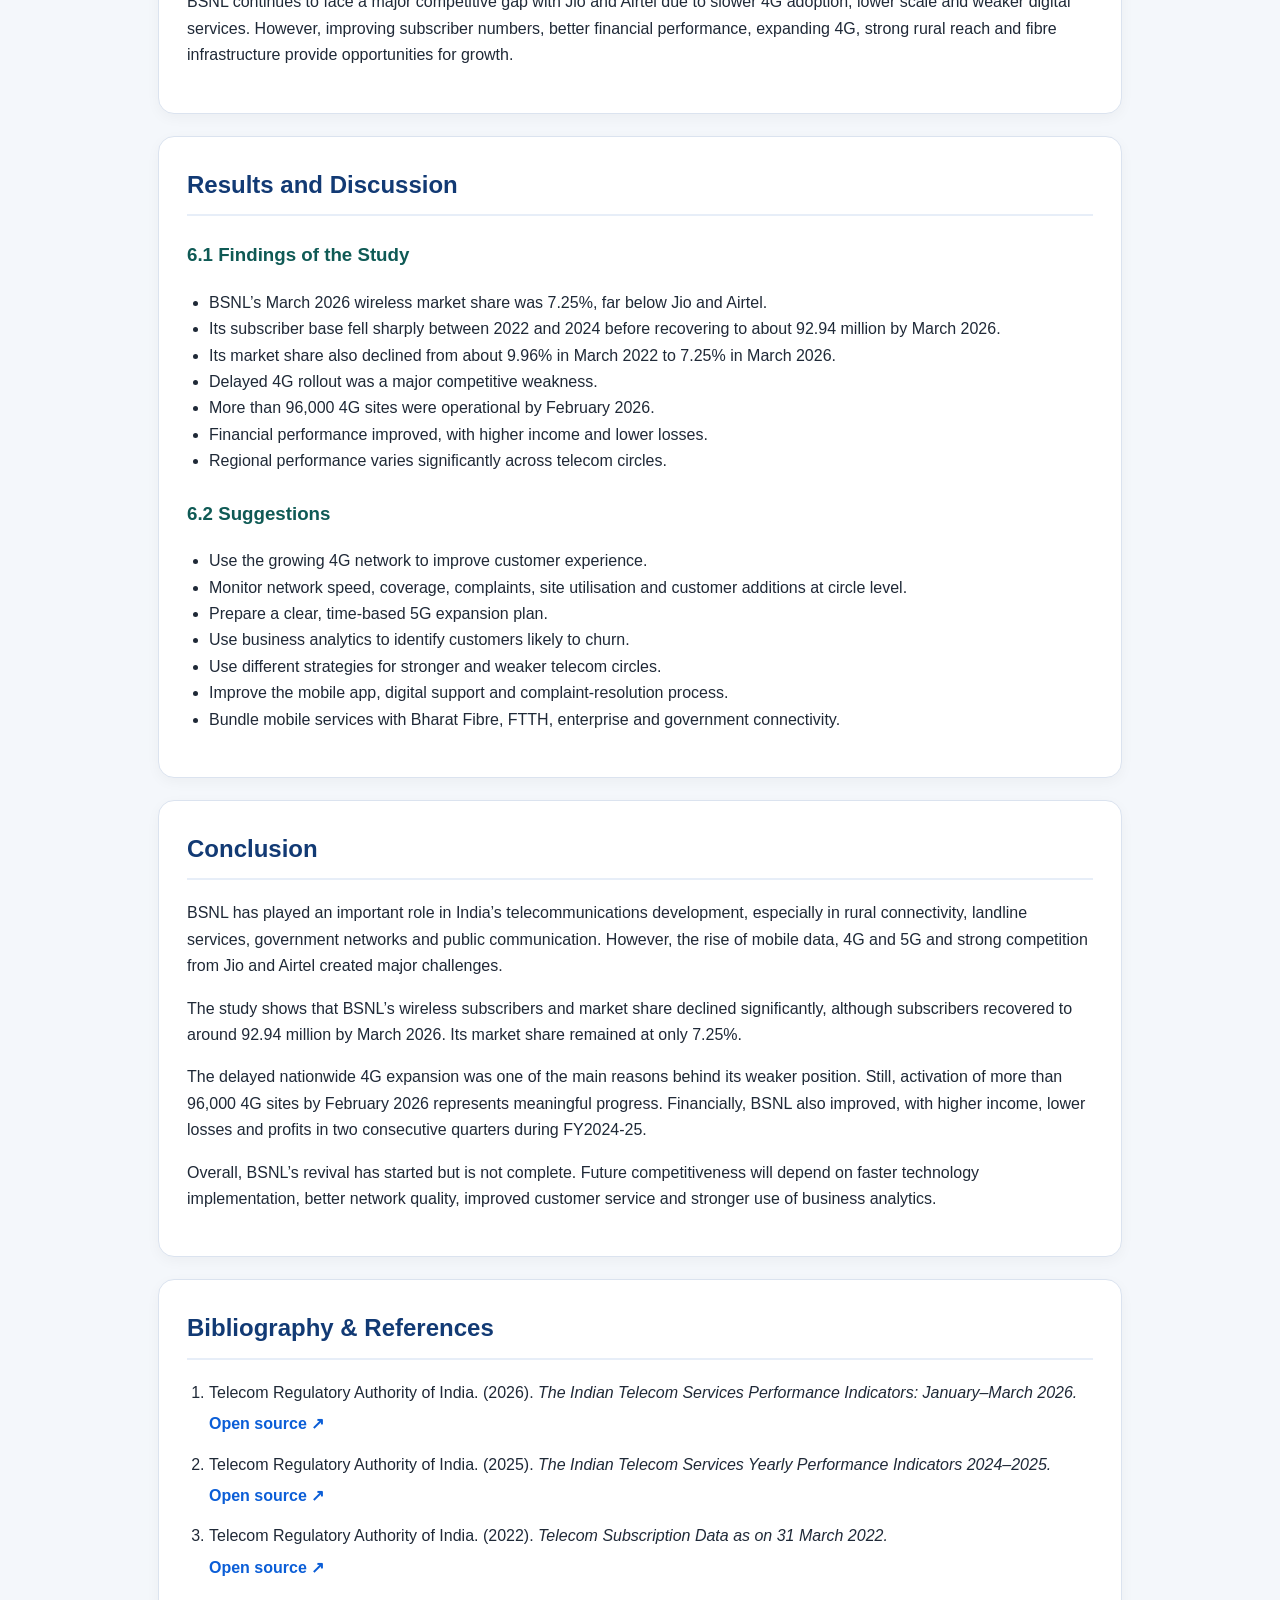
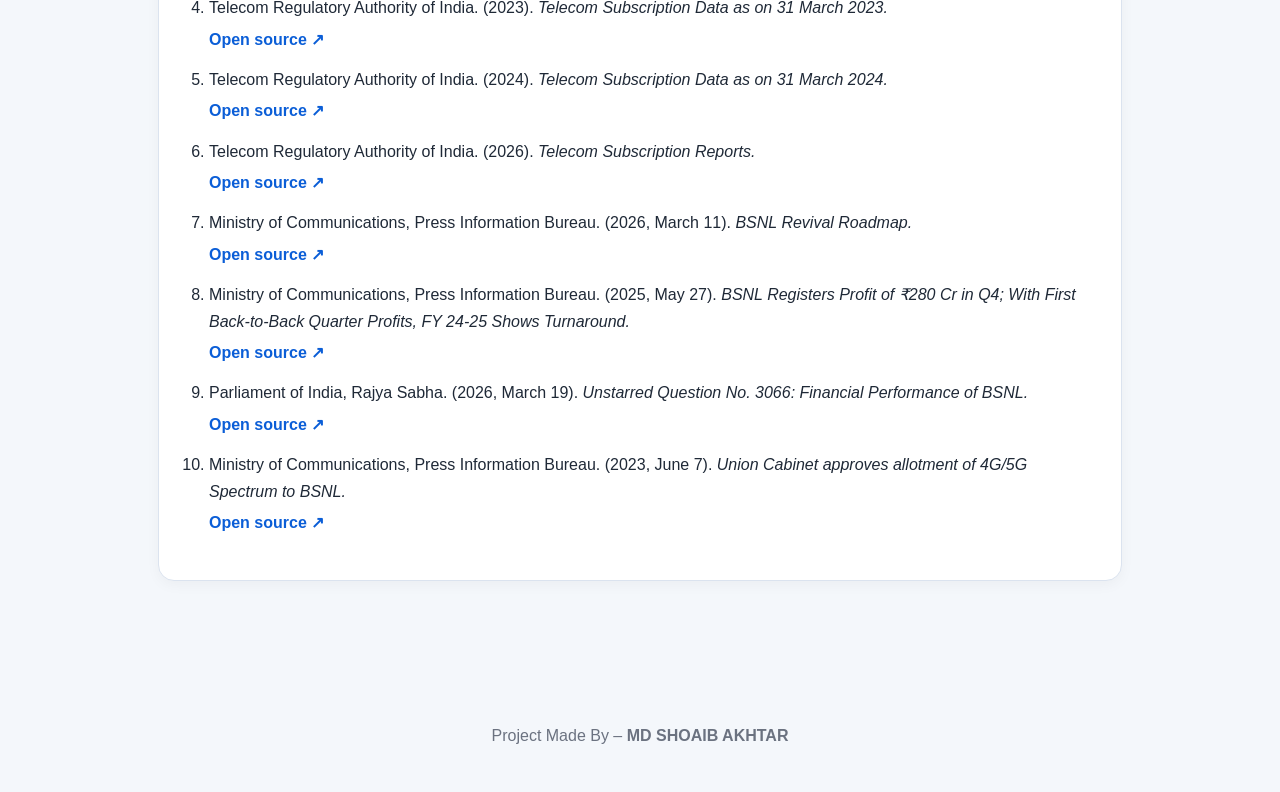
==== commit 2bd0441d: "Modify declaration section and add project footer Updated the declaration section with a masked enro" ====
--- a/index.html
+++ b/index.html
@@ -58,7 +58,7 @@
   <a href="#declaration">Declaration</a><a href="#abstract">Abstract</a><a href="#intro">Introduction</a><a href="#objectives">Objectives</a><a href="#literature">Literature Review</a><a href="#methodology">Methodology</a><a href="#analysis">Data Analysis</a><a href="#results">Results</a><a href="#conclusion">Conclusion</a><a href="#references">References</a>
 </nav>
 <main>
-<section id="declaration"><h2>Declaration</h2><p>I hereby declare that the project report titled “Analysis of BSNL’s Competitive Position in the Indian Telecom Industry” submitted for the Master of Business Administration is my original academic work prepared for the minor project requirement. The report is based on secondary research and has not formed the basis for the award of any degree, diploma, associateship, or other similar title. All ideas, data, and published findings used from external sources have been acknowledged in the text and listed in the references.</p><p><strong>Date:</strong> 15/08/2026<br><strong>Submitted by:</strong> MD SHOAIB AKHTAR<br><strong>Enrollment No:</strong> A9920125006232(el)</p></section>
+<section id="declaration"><h2>Declaration</h2><p>I hereby declare that the project report titled “Analysis of BSNL’s Competitive Position in the Indian Telecom Industry” submitted for the Master of Business Administration is my original academic work prepared for the minor project requirement. The report is based on secondary research and has not formed the basis for the award of any degree, diploma, associateship, or other similar title. All ideas, data, and published findings used from external sources have been acknowledged in the text and listed in the references.</p><p><strong>Date:</strong> 15/08/2026<br><strong>Submitted by:</strong> MD SHOAIB AKHTAR<br><strong>Enrollment No:</strong>A9920*******(el)</p></section>
 
 <section id="abstract"><h2>Abstract</h2><p>India’s telecom industry has changed a lot in the last few years because of the rapid growth of mobile internet, 4G and 5G services. Today, the market is mainly controlled by a few large private telecom companies. BSNL was once one of the leading telecom service providers in India, but over time it has lost a significant part of its wireless market share. Strong competition, slow technology upgrades and changing customer needs are some of the major reasons behind this decline.</p><p>This project focuses on understanding the current competitive position of BSNL in the Indian telecom industry with the help of business analytics. The study is based completely on secondary data collected from reliable sources such as TRAI reports, government publications, BSNL releases, Parliamentary documents and other published studies. Simple analytical methods such as trend analysis, market share analysis, subscriber analysis, competitor comparison, circle-wise comparison and SWOT analysis have been used.</p><p>The study shows that BSNL has faced a decline in its subscriber base and market share over the years. Private telecom companies moved faster in adopting 4G and 5G technologies, while BSNL was comparatively late in upgrading its network. However, recent data also shows some improvement in its subscriber base and financial performance.</p><p>Overall, BSNL still has some important strengths such as government support, strong presence in rural areas, wide network reach and fiber infrastructure. For better future growth, BSNL needs to focus on faster technology upgrades, improved network quality, better customer service and effective use of business analytics for understanding and retaining customers.</p></section>
 
@@ -90,5 +90,11 @@
 </ol></section>
 </main>
 
+<footer class="project-footer">
+    <p>Project Made By –
+        <strong>MD SHOAIB AKHTAR</strong>
+    </p>
+</footer>
+
 </body>
 </html>
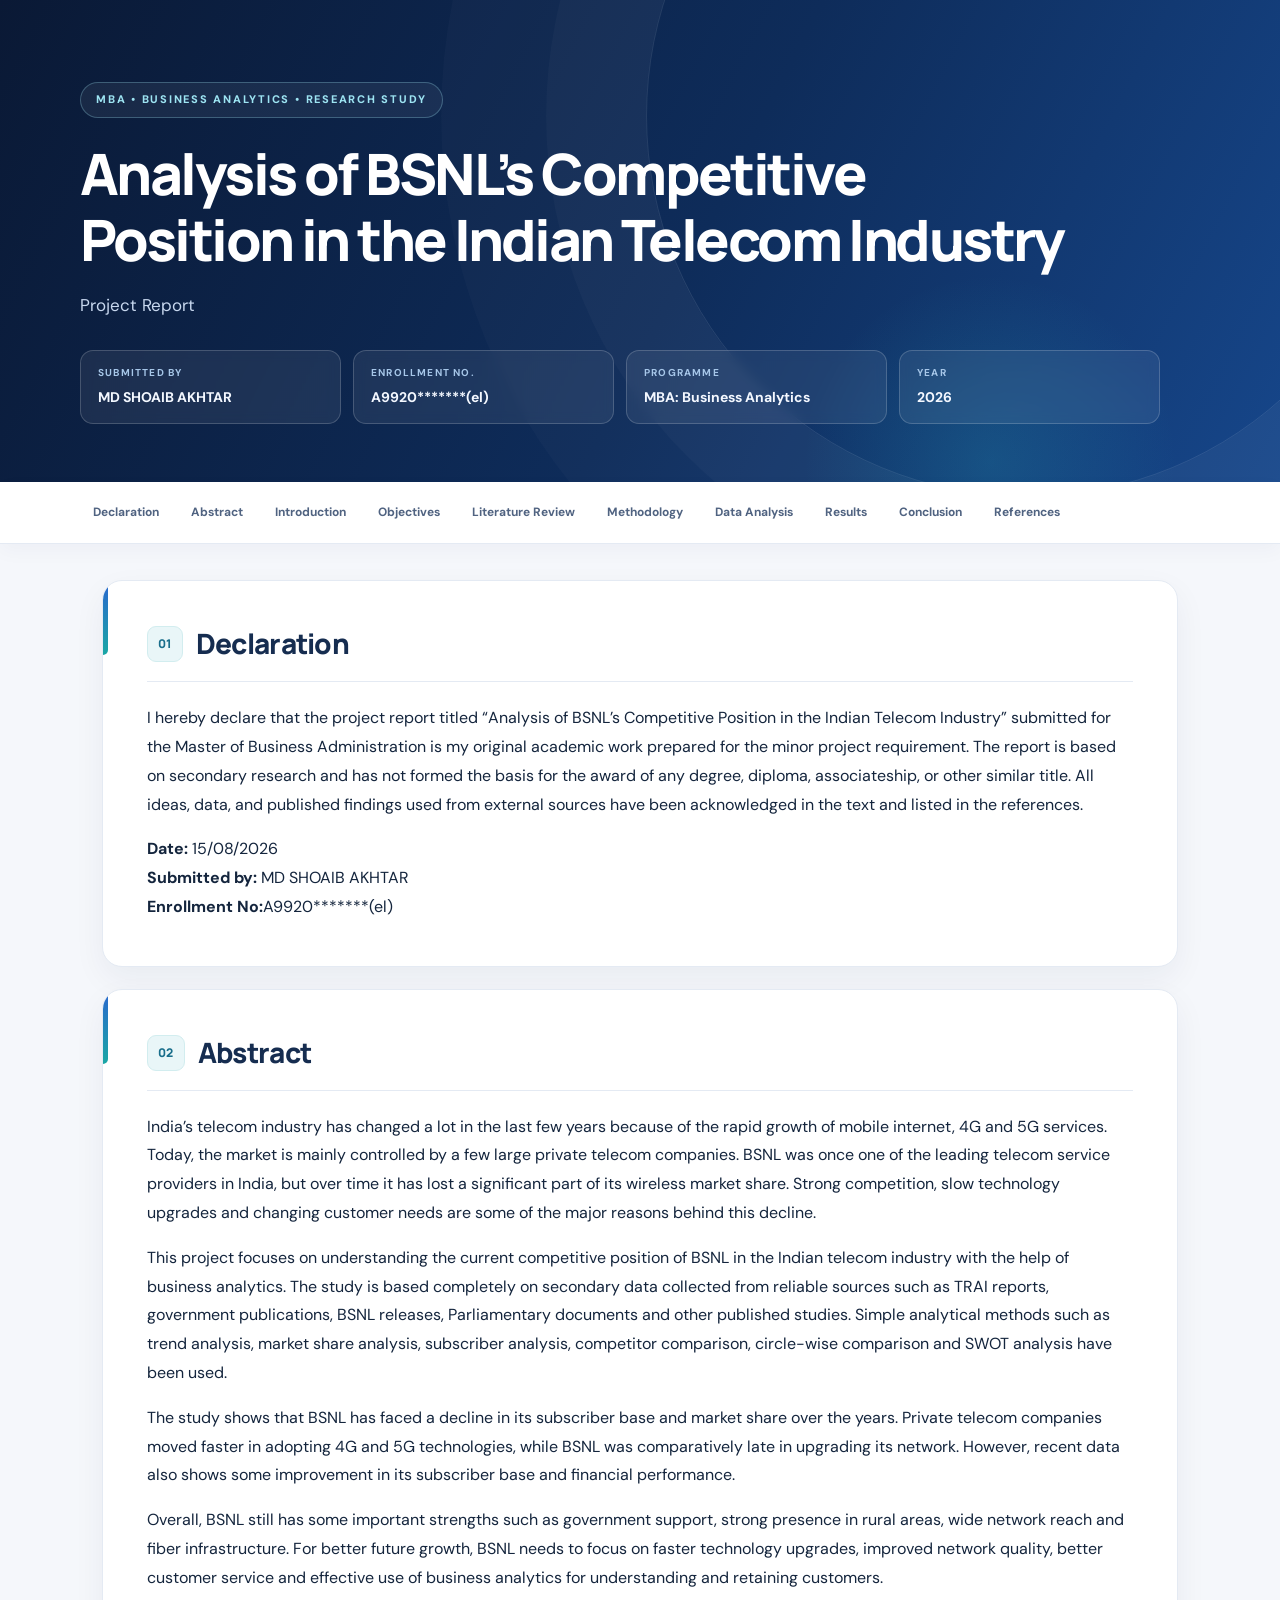
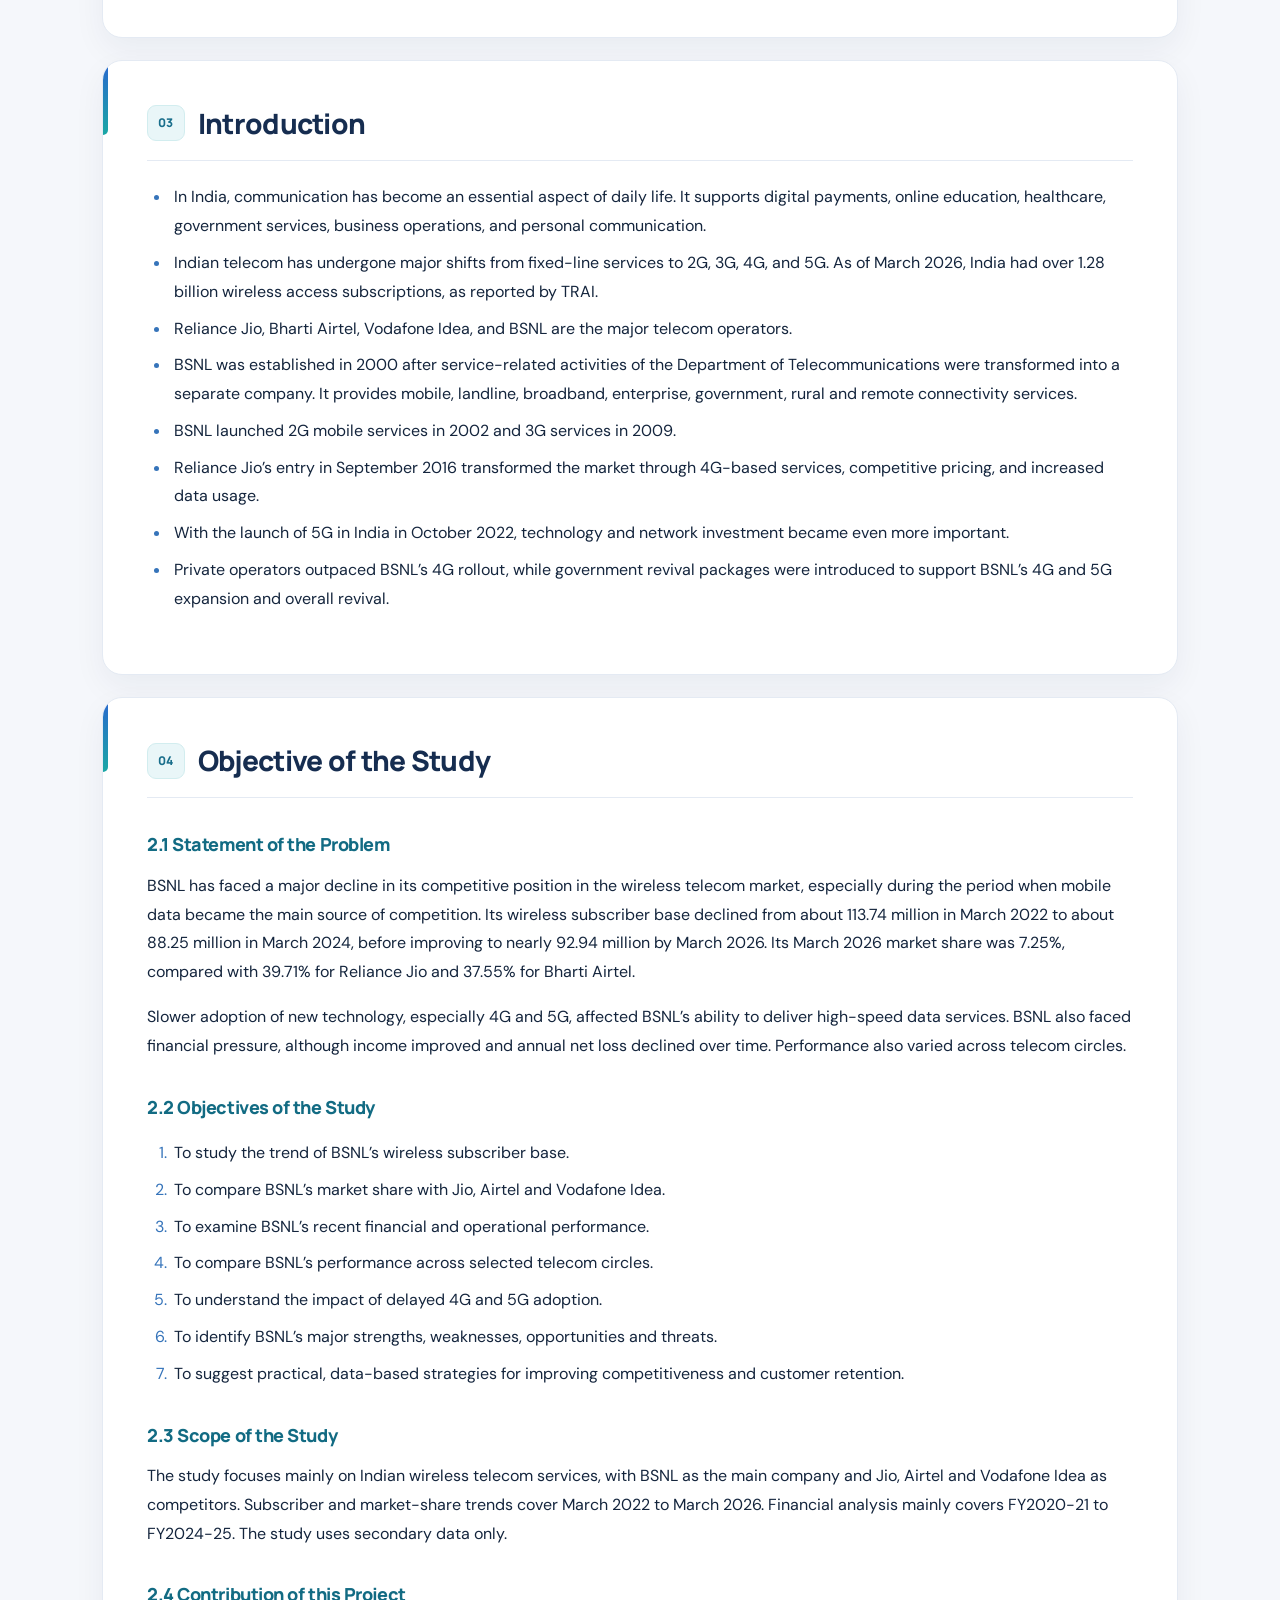
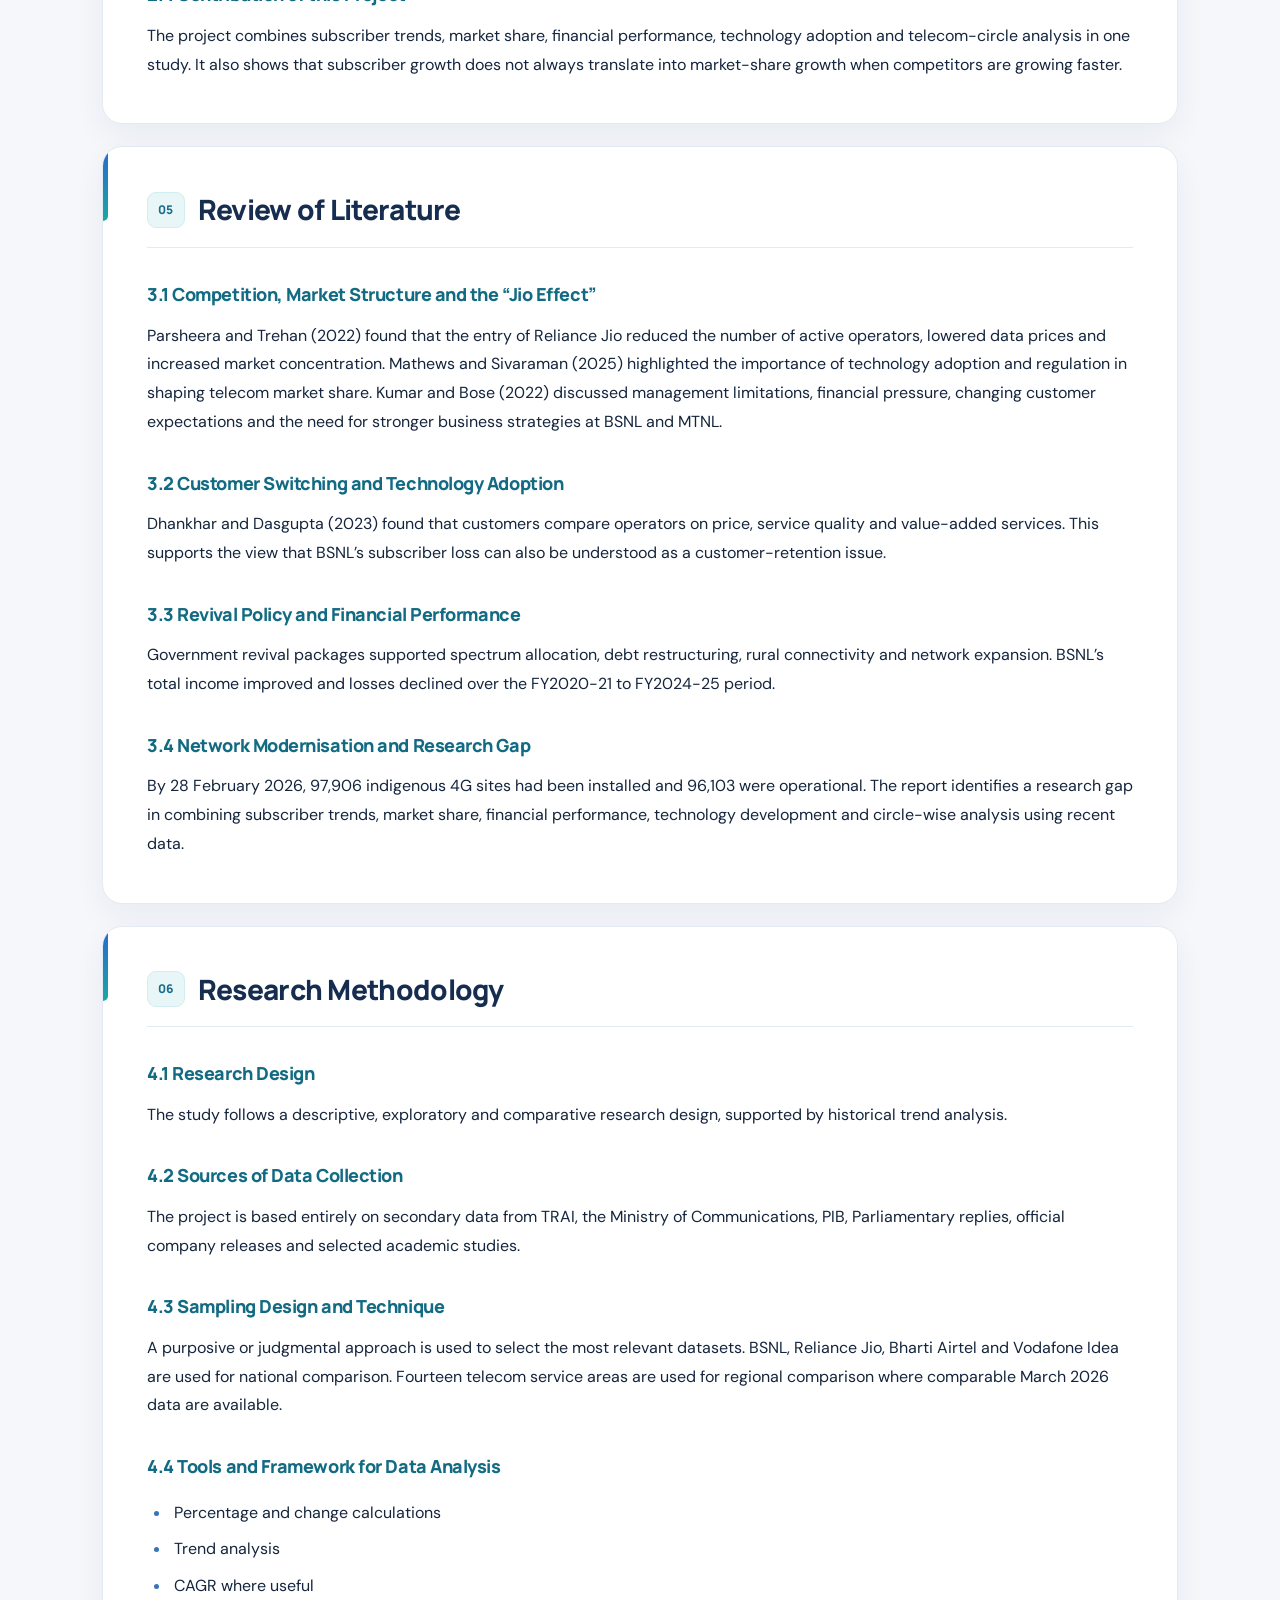
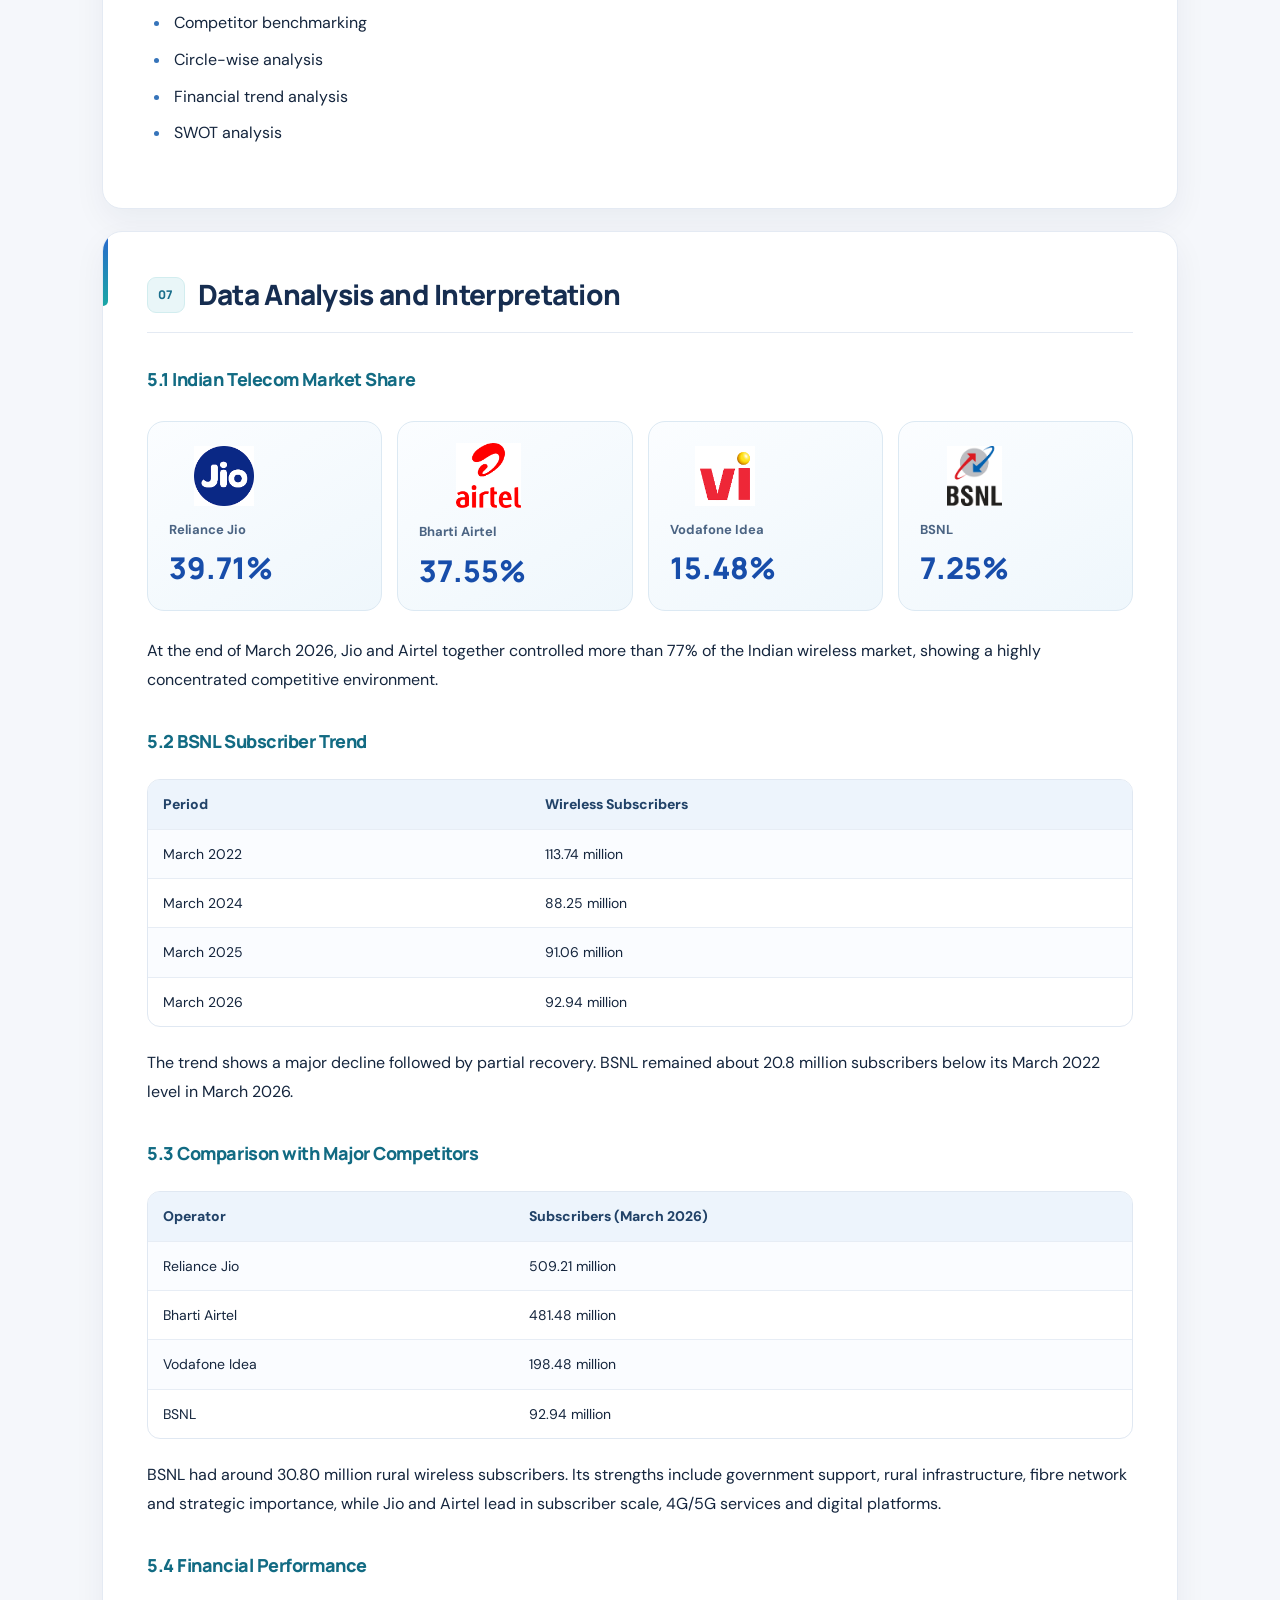
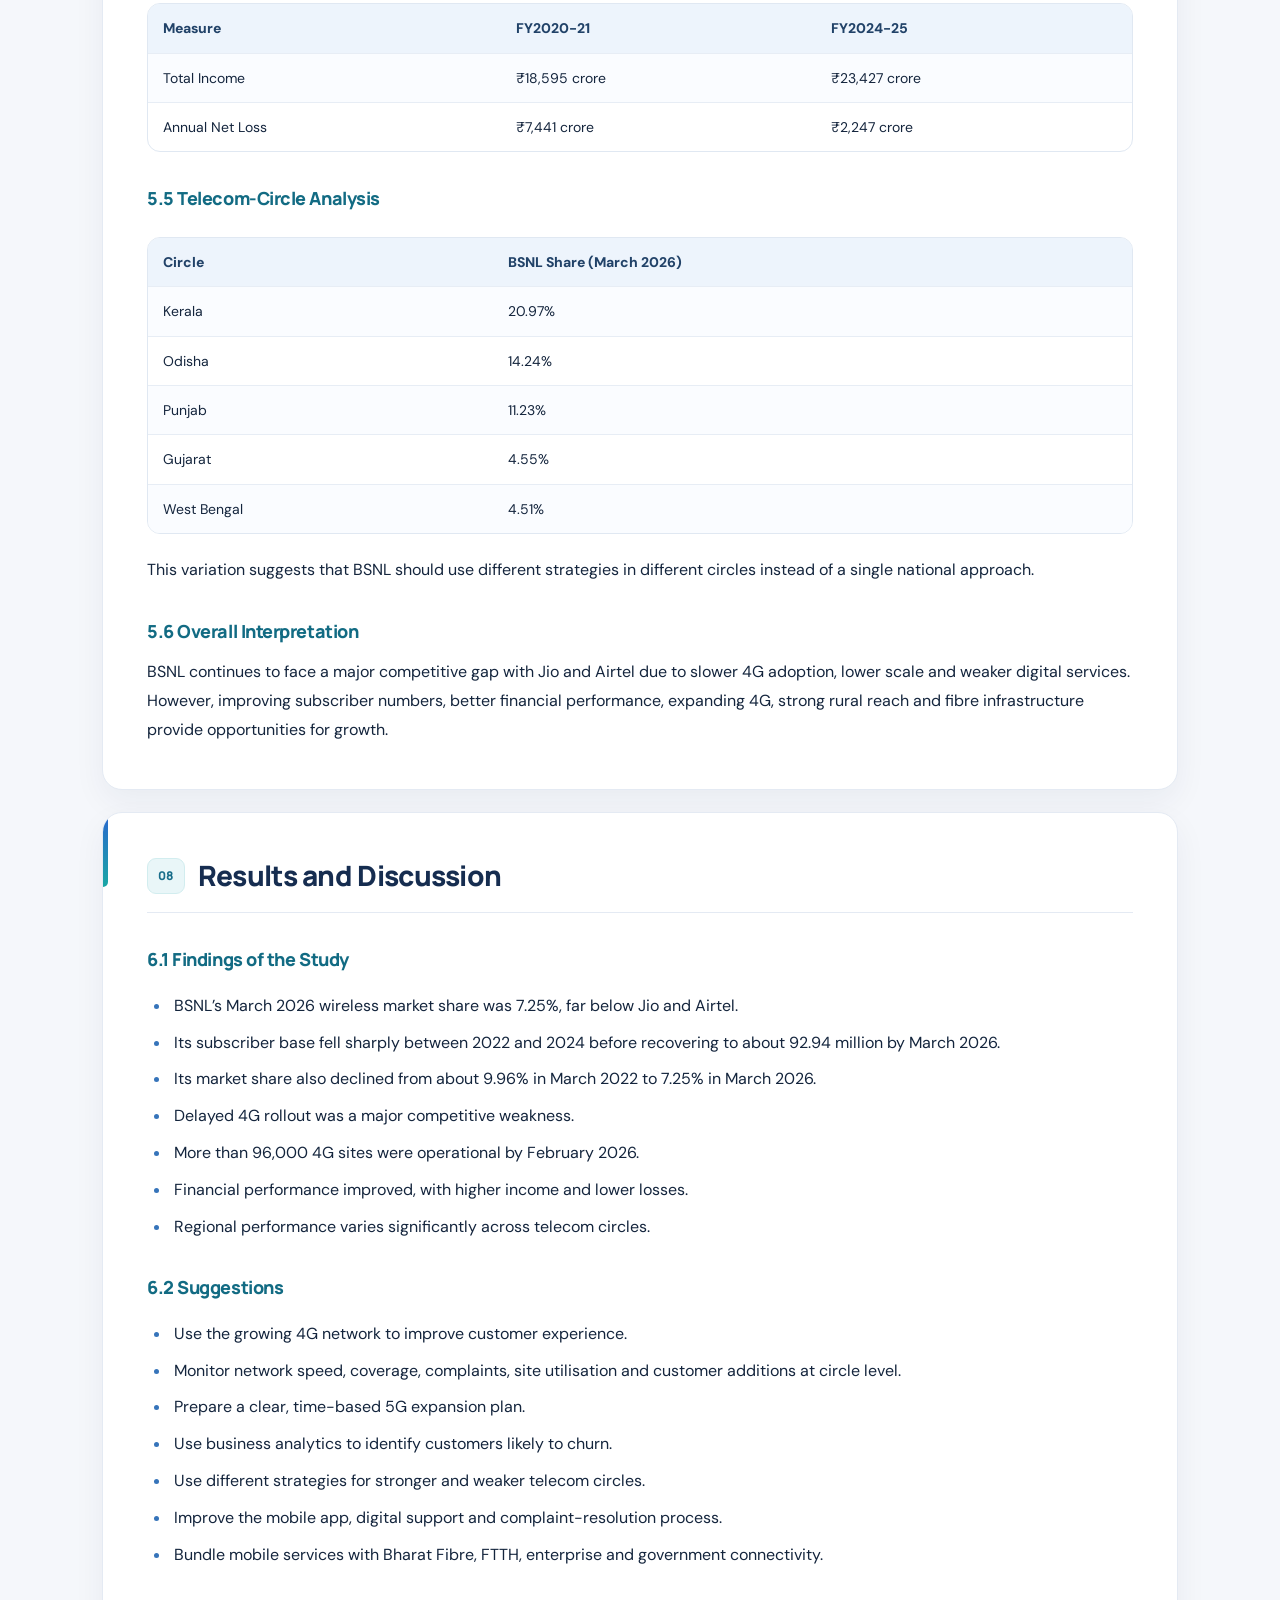
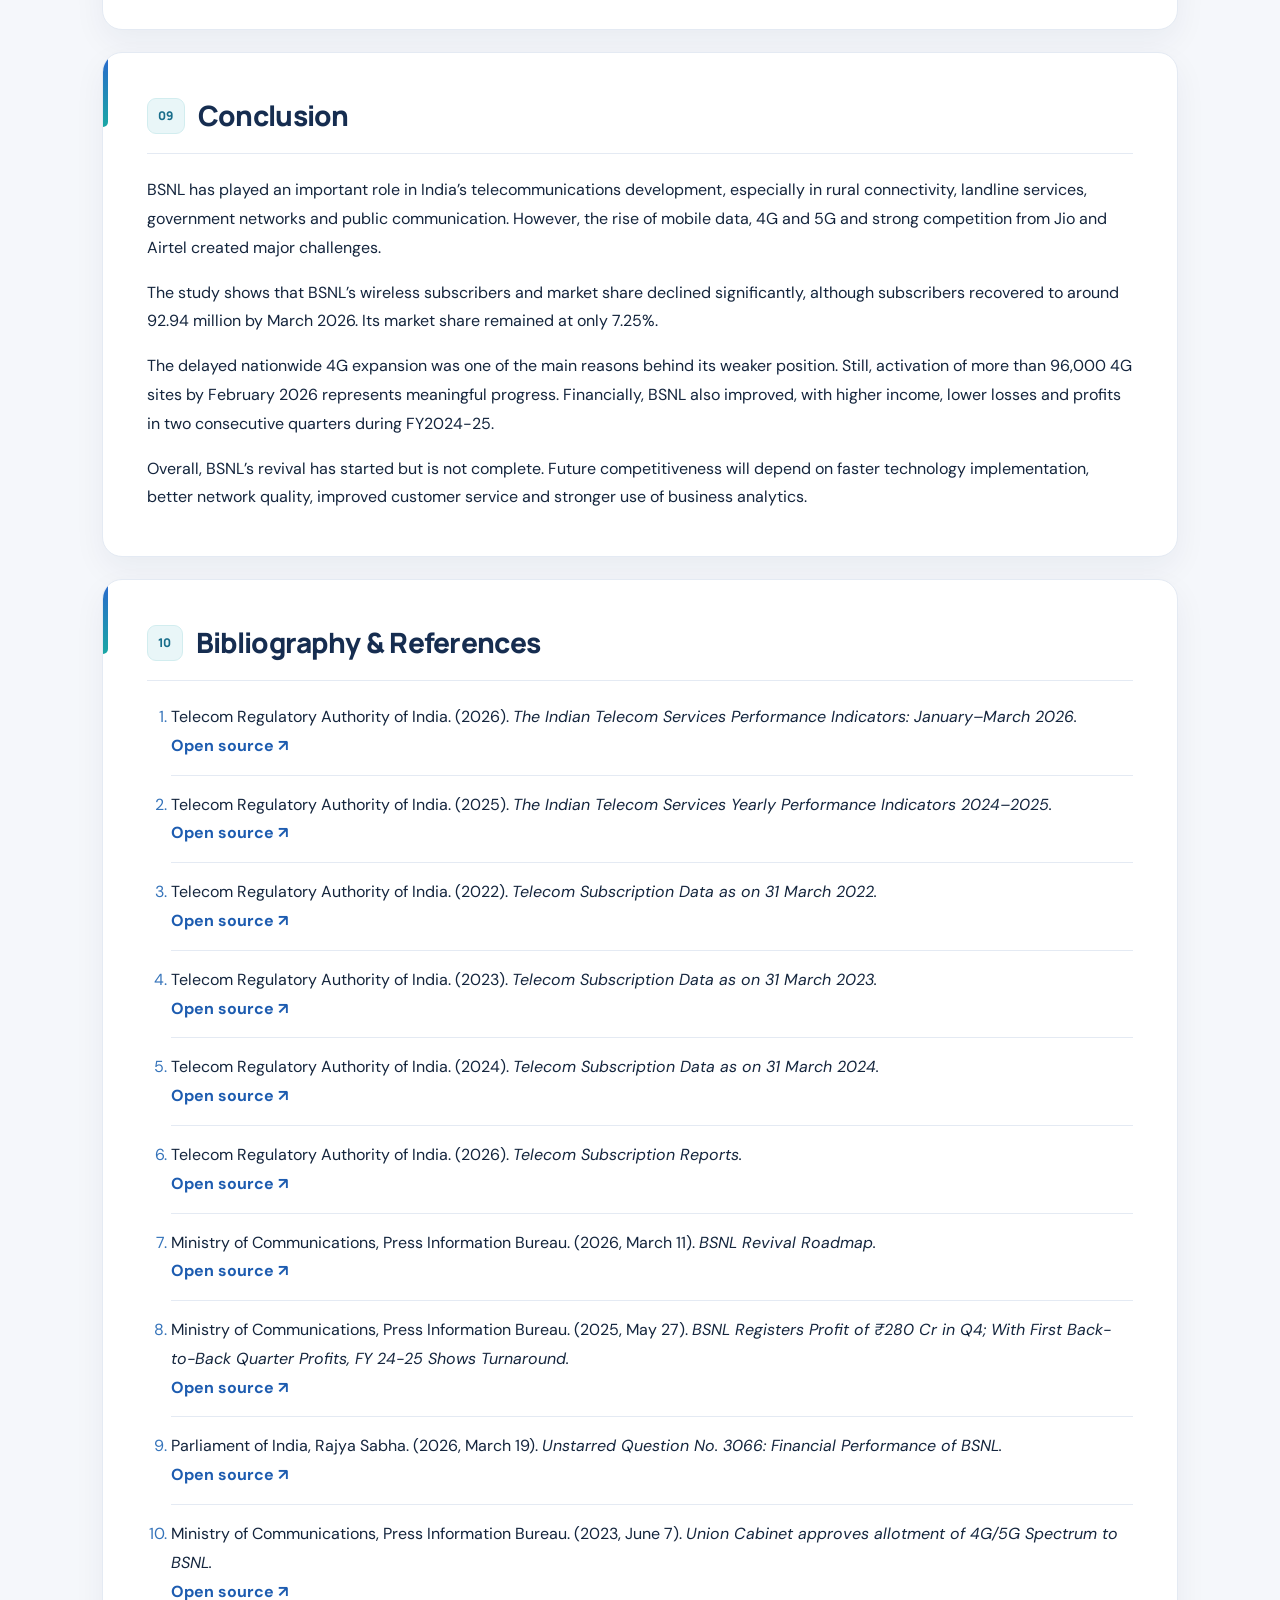
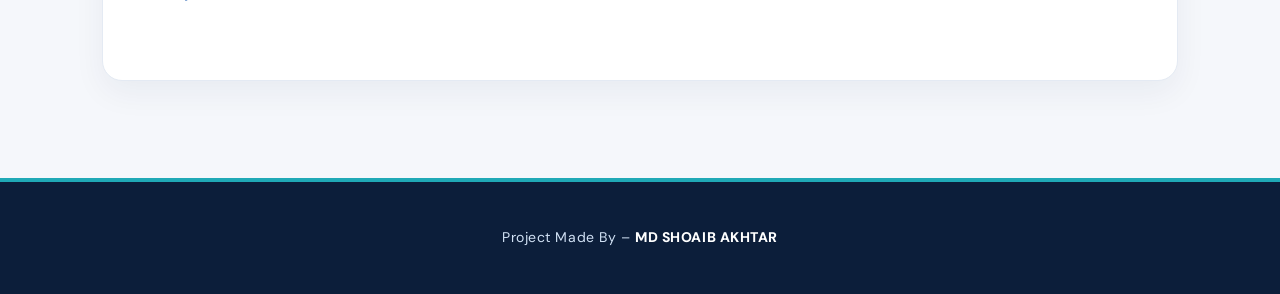
==== commit 13242de8: "Update index.html" ====
--- a/index.html
+++ b/index.html
@@ -1,100 +1,84 @@
 <!DOCTYPE html>
+
 <html lang="en">
 <head>
-<meta charset="UTF-8" />
-<meta name="viewport" content="width=device-width, initial-scale=1.0" />
+<meta charset="utf-8"/>
+<meta content="width=device-width, initial-scale=1.0" name="viewport"/>
 <title>Analysis of BSNL’s Competitive Position in the Indian Telecom Industry</title>
-<style>
-  :root{--bg:#f4f7fb;--card:#fff;--text:#1f2937;--muted:#6b7280;--accent:#0b5ed7;--accent2:#0f766e;--line:#dbe3ef}
-  *{box-sizing:border-box}
-  body{margin:0;font-family:Arial,Helvetica,sans-serif;background:var(--bg);color:var(--text);line-height:1.65}
-  header{background:linear-gradient(135deg,#0b5ed7,#163d7a);color:#fff;padding:56px 22px;text-align:center}
-  header h1{max-width:1000px;margin:0 auto 14px;font-size:clamp(28px,4vw,48px);line-height:1.15}
-  header p{margin:6px 0;font-size:17px}
-  nav{position:sticky;top:0;z-index:10;background:#fff;border-bottom:1px solid var(--line);padding:10px 16px;overflow:auto;white-space:nowrap}
-  nav a{display:inline-block;margin:4px 8px 4px 0;padding:8px 12px;border-radius:8px;text-decoration:none;color:#174ea6;background:#eef4ff;font-size:14px}
-  main{max-width:1000px;margin:28px auto;padding:0 18px 50px}
-  section{background:var(--card);margin:22px 0;padding:28px;border:1px solid var(--line);border-radius:16px;box-shadow:0 4px 14px rgba(0,0,0,.04)}
-  h2{color:#123a74;margin-top:0;border-bottom:2px solid #e7eef8;padding-bottom:10px}
-  h3{color:#0f5a55;margin-top:24px}
-  ul,ol{padding-left:22px}
-  .meta{display:grid;grid-template-columns:repeat(auto-fit,minmax(220px,1fr));gap:12px;margin-top:18px}
-  .meta div{background:rgba(255,255,255,.12);padding:12px;border-radius:10px}
-  .kpi-grid{display:grid;grid-template-columns:repeat(auto-fit,minmax(180px,1fr));gap:14px;margin:18px 0}
-  .kpi{padding:18px;border-radius:12px;background:#f8fbff;border:1px solid #dce9fa}
-  .kpi b{display:block;font-size:24px;color:#0b5ed7}
-  .operator-logo{display:block;width:64px;height:64px;object-fit:contain;margin:0 0 12px}
-  table{width:100%;border-collapse:collapse;margin:18px 0;font-size:15px}
-  th,td{border:1px solid var(--line);padding:10px;text-align:left}
-  th{background:#eef4ff}
-  .note{background:#fff8e8;border-left:4px solid #f59e0b;padding:14px 16px;border-radius:8px}
-  .refs li{margin-bottom:14px}.refs a{display:inline-block;margin-top:5px;color:#0b5ed7;font-weight:700;text-decoration:none}.refs a:hover{text-decoration:underline}
-  footer{text-align:center;color:var(--muted);padding:26px}
-  @media print{nav{display:none}body{background:#fff}section{box-shadow:none;break-inside:avoid}header{padding:30px 10px}}
-
-  /* Self-contained brand-style badges: no external image connection needed */
-  .operator-logo{display:flex;align-items:center;justify-content:center;width:96px;height:64px;margin:0 0 12px;font-weight:800;line-height:1;letter-spacing:-.5px}
-  .operator-logo.jio{width:64px;height:64px;border-radius:50%;background:#e42535;color:#fff;font-size:29px;letter-spacing:-2px}
-  .operator-logo.airtel{color:#e41f26;font-size:30px;font-weight:700;letter-spacing:-2px;font-style:italic}
-  .operator-logo.airtel-img{display:block;width:160px;height:auto;max-height:120px;object-fit:contain;margin:0 0 12px}
-  .operator-logo.jio-img,.operator-logo.vi-img,.operator-logo.bsnl-img{display:block;width:120px;height:auto;max-height:120px;object-fit:contain;margin:0 0 12px}
-  .operator-logo.vi{color:#ed1b2f;font-size:41px;font-weight:900;letter-spacing:-3px}
-  .operator-logo.vi span{color:#f5a623}
-  .operator-logo.bsnl{color:#18579b;font-size:23px;letter-spacing:-.5px}
+<style>@import url('https://fonts.googleapis.com/css2?family=DM+Sans:wght@400;500;600;700&family=Manrope:wght@400;500;600;700;800&display=swap');
+:root{--ink:#14253d;--muted:#64748b;--blue:#2457ce;--teal:#087e87;--paper:#f5f7fb;--white:#fff;--line:#e4eaf3;--shadow:0 12px 32px rgba(15,35,66,.055)}
+*{box-sizing:border-box}html{scroll-behavior:smooth;scroll-padding-top:105px}body{margin:0;background:var(--paper);color:var(--ink);font:16px/1.8 'DM Sans',Arial,sans-serif;-webkit-font-smoothing:antialiased}a{color:var(--blue)}a:focus-visible,button:focus-visible{outline:3px solid #4fb4d9;outline-offset:3px}
+.reading-progress{position:fixed;z-index:100;top:0;left:0;height:4px;width:0;background:linear-gradient(90deg,#55d8dd,#76a8ff);transition:width .08s linear}
+header{position:relative;overflow:hidden;isolation:isolate;background:linear-gradient(117deg,#0a1935 0%,#0e2c5a 54%,#16468a 100%);color:#fff;padding:82px max(24px,calc((100vw - 1120px)/2)) 58px;text-align:left}
+header:before{content:'';position:absolute;inset:-55% -10% auto auto;width:760px;height:760px;border:1px solid rgba(255,255,255,.1);border-radius:50%;box-shadow:0 0 0 100px rgba(255,255,255,.025),0 0 0 205px rgba(255,255,255,.018);z-index:-1}
+header:after{content:'';position:absolute;bottom:-180px;right:7%;height:400px;width:400px;background:radial-gradient(circle,rgba(45,196,207,.17),transparent 66%);z-index:-1}
+.eyebrow{display:inline-flex;align-items:center;gap:9px;letter-spacing:.16em;font-size:11px;font-weight:800;text-transform:uppercase;color:#9de4f2;border:1px solid rgba(157,228,242,.28);border-radius:100px;padding:7px 15px;background:rgba(255,255,255,.06)}
+header h1{font:800 clamp(30px,4.6vw,57px)/1.16 'Manrope',sans-serif;letter-spacing:-.045em;max-width:1000px;margin:22px 0 18px;text-wrap:balance}header>p{margin:0 0 29px;font-size:17px;color:#c8d8ef}header .meta{display:grid;grid-template-columns:repeat(4,minmax(0,1fr));gap:12px;max-width:1080px;margin:28px 0 0}header .meta div{min-width:0;border:1px solid rgba(255,255,255,.18);border-radius:13px;background:rgba(255,255,255,.07);backdrop-filter:blur(6px);padding:13px 17px;color:#f4f8ff;font-weight:700;font-size:14px;overflow-wrap:anywhere}header .meta strong{display:block;font:700 10px/1.7 'DM Sans',sans-serif;letter-spacing:.12em;text-transform:uppercase;color:#a7c7e9;margin-bottom:4px}header .meta br{display:none}
+nav{position:sticky;top:0;z-index:50;background:rgba(255,255,255,.96);border-bottom:1px solid var(--line);box-shadow:0 7px 20px rgba(19,42,78,.035);padding:12px max(17px,calc((100vw - 1120px)/2));display:flex;gap:6px;overflow-x:auto;scrollbar-width:thin;white-space:nowrap}nav a{color:#506381;background:transparent;border-radius:9px;padding:8px 13px;text-decoration:none;font-size:12px;font-weight:700;transition:background .2s,color .2s}nav a:hover,nav a.active{background:#eaf1ff;color:#1647ad}
+main{max-width:1120px;margin:36px auto 0;padding:0 22px 75px;counter-reset:sections}section{counter-increment:sections;position:relative;background:#fff;border:1px solid var(--line);border-radius:20px;padding:clamp(24px,3.6vw,44px);margin:22px 0;box-shadow:var(--shadow);overflow:hidden;scroll-margin-top:100px}section:before{content:'';position:absolute;top:0;left:0;width:5px;height:74px;background:linear-gradient(#2a66cf,#1aa7a5);border-radius:0 0 8px 0}h2,h3{font-family:Manrope,'DM Sans',sans-serif;letter-spacing:-.025em}h2{font-size:clamp(21px,2.6vw,28px);font-weight:800;color:#162d50;margin:0 0 22px;display:flex;align-items:center;gap:13px;border-bottom:1px solid var(--line);padding-bottom:18px;line-height:1.35}h2:before{content:counter(sections,decimal-leading-zero);font:800 12px/1 'Manrope',sans-serif;color:#196e8b;background:#e9f6f8;border:1px solid #d2edef;border-radius:9px;padding:11px 10px;letter-spacing:.03em;flex:none}h3{font-size:18px;font-weight:800;color:#126b83;margin:30px 0 11px}p{margin:0 0 16px}p:last-child{margin-bottom:0}ul,ol{padding-left:24px}li{padding-left:3px;margin:8px 0}li::marker{color:#3674ba}strong{font-weight:700}section a{text-decoration-thickness:1px;text-underline-offset:3px;overflow-wrap:anywhere}
+.kpi-grid{display:grid;grid-template-columns:repeat(auto-fit,minmax(180px,1fr));gap:15px;margin:26px 0}.kpi{display:flex;flex-direction:column;justify-content:center;align-items:flex-start;min-height:155px;border:1px solid #dce9f3;border-radius:17px;background:linear-gradient(150deg,#fbfdff,#eff7fc);padding:21px;transition:transform .2s,box-shadow .2s}.kpi:hover{transform:translateY(-4px);box-shadow:0 14px 28px rgba(32,83,135,.1)}.kpi b{display:block;font:800 clamp(23px,2.6vw,30px)/1.25 Manrope,sans-serif;color:#174daa;margin-top:8px}.kpi span{font-weight:700;font-size:13px;color:#4b6483}.operator-logo{object-fit:contain;margin:0 0 12px}.operator-logo.jio-img,.operator-logo.vi-img,.operator-logo.bsnl-img{display:block;width:110px;height:60px;object-fit:contain}.operator-logo.airtel-img{display:block;width:138px;height:65px;object-fit:contain}.operator-logo.jio,.operator-logo.vi,.operator-logo.bsnl,.operator-logo.airtel{display:flex;align-items:center;justify-content:center;height:64px;font-size:27px;font-weight:800}.operator-logo.jio{background:#e42535;color:#fff;border-radius:50%;width:64px}.operator-logo.airtel,.operator-logo.vi{color:#e42535}.operator-logo.bsnl{color:#18579b}.operator-logo.vi span{color:#eda419}
+.table-scroll{overflow-x:auto;margin:22px 0;border:1px solid #e0e8f2;border-radius:13px}table{width:100%;border-collapse:collapse;font-size:14px;line-height:1.6;min-width:560px}th,td{padding:13px 15px;text-align:left;vertical-align:top;border-bottom:1px solid #e7edf5}th{background:#edf4fc;color:#214268;font-weight:800}tr:nth-child(even) td{background:#fafcff}tbody tr:hover td{background:#eef7fb}tr:last-child td{border-bottom:0}.note{background:#fff9eb;border:1px solid #fde5ad;border-left:4px solid #e6a42d;padding:16px 18px;border-radius:12px}.refs li{margin:0 0 15px;padding:0 0 14px;border-bottom:1px solid var(--line)}.refs li:last-child{border:0}.refs a{color:#1d5cb0;font-weight:700;text-decoration:none}.refs a:hover{text-decoration:underline}
+.project-footer{background:#0c1e3a;color:#d2e2f5;padding:43px 20px;text-align:center;border-top:4px solid #20a9b6}.project-footer p{margin:0;font-size:14px;letter-spacing:.04em}.project-footer strong{color:white;font-weight:800}.to-top{position:fixed;right:23px;bottom:23px;z-index:60;background:#174c9a;color:white;border:0;border-radius:50%;width:46px;height:46px;box-shadow:0 8px 22px rgba(20,63,120,.25);font-size:22px;cursor:pointer;opacity:0;pointer-events:none;transition:opacity .2s,transform .2s}.to-top.visible{opacity:1;pointer-events:auto}.to-top:hover{transform:translateY(-3px)}
+@media(max-width:800px){header{padding:55px 24px 40px}header .meta{grid-template-columns:repeat(2,minmax(0,1fr))}main{padding:0 14px 55px;margin-top:18px}section{margin:15px 0;border-radius:15px}nav{padding:9px 13px}nav a{padding:7px 10px}}
+@media(max-width:480px){header h1{font-size:30px}header .meta{gap:8px}header .meta div{padding:11px;font-size:12px}h2{align-items:flex-start}.kpi-grid{grid-template-columns:repeat(2,minmax(0,1fr));gap:9px}.kpi{padding:12px;min-height:130px}.kpi b{font-size:20px}.kpi span{font-size:12px}}
+@media(prefers-reduced-motion:reduce){html{scroll-behavior:auto}*,*:before,*:after{transition:none!important}}
+@media print{.reading-progress,nav,.to-top{display:none}header{padding:28px;background:#12335c!important;-webkit-print-color-adjust:exact;print-color-adjust:exact}main{margin:0;max-width:100%;padding:0}section{box-shadow:none;break-inside:avoid;margin:10px 0}.project-footer{padding:20px}}
 </style>
-</head>
-<body>
-<header>
-  <h1>Analysis of BSNL’s Competitive Position in the Indian Telecom Industry</h1>
-  <p>Project Report</p>
-  <div class="meta">
-    <div><strong>Submitted by</strong><br>MD SHOAIB AKHTAR</div>
-    <div><strong>Enrollment No.</strong><br>A9920*******(el)</div>
-    <div><strong>Programme</strong><br>MBA: Business Analytics</div>
-    <div><strong>Year</strong><br>2026</div>
-  </div>
+<meta content="#0b2042" name="theme-color"/></head>
+<body><div aria-hidden="true" class="reading-progress" id="reading-progress"></div>
+<header><div class="eyebrow">MBA • Business Analytics • Research Study</div>
+<h1>Analysis of BSNL’s Competitive Position in the Indian Telecom Industry</h1>
+<p>Project Report</p>
+<div class="meta">
+<div><strong>Submitted by</strong><br/>MD SHOAIB AKHTAR</div>
+<div><strong>Enrollment No.</strong><br/>A9920*******(el)</div>
+<div><strong>Programme</strong><br/>MBA: Business Analytics</div>
+<div><strong>Year</strong><br/>2026</div>
+</div>
 </header>
 <nav>
-  <a href="#declaration">Declaration</a><a href="#abstract">Abstract</a><a href="#intro">Introduction</a><a href="#objectives">Objectives</a><a href="#literature">Literature Review</a><a href="#methodology">Methodology</a><a href="#analysis">Data Analysis</a><a href="#results">Results</a><a href="#conclusion">Conclusion</a><a href="#references">References</a>
+<a href="#declaration">Declaration</a><a href="#abstract">Abstract</a><a href="#intro">Introduction</a><a href="#objectives">Objectives</a><a href="#literature">Literature Review</a><a href="#methodology">Methodology</a><a href="#analysis">Data Analysis</a><a href="#results">Results</a><a href="#conclusion">Conclusion</a><a href="#references">References</a>
 </nav>
 <main>
-<section id="declaration"><h2>Declaration</h2><p>I hereby declare that the project report titled “Analysis of BSNL’s Competitive Position in the Indian Telecom Industry” submitted for the Master of Business Administration is my original academic work prepared for the minor project requirement. The report is based on secondary research and has not formed the basis for the award of any degree, diploma, associateship, or other similar title. All ideas, data, and published findings used from external sources have been acknowledged in the text and listed in the references.</p><p><strong>Date:</strong> 15/08/2026<br><strong>Submitted by:</strong> MD SHOAIB AKHTAR<br><strong>Enrollment No:</strong>A9920*******(el)</p></section>
-
+<section id="declaration"><h2>Declaration</h2><p>I hereby declare that the project report titled “Analysis of BSNL’s Competitive Position in the Indian Telecom Industry” submitted for the Master of Business Administration is my original academic work prepared for the minor project requirement. The report is based on secondary research and has not formed the basis for the award of any degree, diploma, associateship, or other similar title. All ideas, data, and published findings used from external sources have been acknowledged in the text and listed in the references.</p><p><strong>Date:</strong> 15/08/2026<br/><strong>Submitted by:</strong> MD SHOAIB AKHTAR<br/><strong>Enrollment No:</strong>A9920*******(el)</p></section>
 <section id="abstract"><h2>Abstract</h2><p>India’s telecom industry has changed a lot in the last few years because of the rapid growth of mobile internet, 4G and 5G services. Today, the market is mainly controlled by a few large private telecom companies. BSNL was once one of the leading telecom service providers in India, but over time it has lost a significant part of its wireless market share. Strong competition, slow technology upgrades and changing customer needs are some of the major reasons behind this decline.</p><p>This project focuses on understanding the current competitive position of BSNL in the Indian telecom industry with the help of business analytics. The study is based completely on secondary data collected from reliable sources such as TRAI reports, government publications, BSNL releases, Parliamentary documents and other published studies. Simple analytical methods such as trend analysis, market share analysis, subscriber analysis, competitor comparison, circle-wise comparison and SWOT analysis have been used.</p><p>The study shows that BSNL has faced a decline in its subscriber base and market share over the years. Private telecom companies moved faster in adopting 4G and 5G technologies, while BSNL was comparatively late in upgrading its network. However, recent data also shows some improvement in its subscriber base and financial performance.</p><p>Overall, BSNL still has some important strengths such as government support, strong presence in rural areas, wide network reach and fiber infrastructure. For better future growth, BSNL needs to focus on faster technology upgrades, improved network quality, better customer service and effective use of business analytics for understanding and retaining customers.</p></section>
-
 <section id="intro"><h2>Introduction</h2><ul><li>In India, communication has become an essential aspect of daily life. It supports digital payments, online education, healthcare, government services, business operations, and personal communication.</li><li>Indian telecom has undergone major shifts from fixed-line services to 2G, 3G, 4G, and 5G. As of March 2026, India had over 1.28 billion wireless access subscriptions, as reported by TRAI.</li><li>Reliance Jio, Bharti Airtel, Vodafone Idea, and BSNL are the major telecom operators.</li><li>BSNL was established in 2000 after service-related activities of the Department of Telecommunications were transformed into a separate company. It provides mobile, landline, broadband, enterprise, government, rural and remote connectivity services.</li><li>BSNL launched 2G mobile services in 2002 and 3G services in 2009.</li><li>Reliance Jio’s entry in September 2016 transformed the market through 4G-based services, competitive pricing, and increased data usage.</li><li>With the launch of 5G in India in October 2022, technology and network investment became even more important.</li><li>Private operators outpaced BSNL’s 4G rollout, while government revival packages were introduced to support BSNL’s 4G and 5G expansion and overall revival.</li></ul></section>
-
 <section id="objectives"><h2>Objective of the Study</h2><h3>2.1 Statement of the Problem</h3><p>BSNL has faced a major decline in its competitive position in the wireless telecom market, especially during the period when mobile data became the main source of competition. Its wireless subscriber base declined from about 113.74 million in March 2022 to about 88.25 million in March 2024, before improving to nearly 92.94 million by March 2026. Its March 2026 market share was 7.25%, compared with 39.71% for Reliance Jio and 37.55% for Bharti Airtel.</p><p>Slower adoption of new technology, especially 4G and 5G, affected BSNL’s ability to deliver high-speed data services. BSNL also faced financial pressure, although income improved and annual net loss declined over time. Performance also varied across telecom circles.</p><h3>2.2 Objectives of the Study</h3><ol><li>To study the trend of BSNL’s wireless subscriber base.</li><li>To compare BSNL’s market share with Jio, Airtel and Vodafone Idea.</li><li>To examine BSNL’s recent financial and operational performance.</li><li>To compare BSNL’s performance across selected telecom circles.</li><li>To understand the impact of delayed 4G and 5G adoption.</li><li>To identify BSNL’s major strengths, weaknesses, opportunities and threats.</li><li>To suggest practical, data-based strategies for improving competitiveness and customer retention.</li></ol><h3>2.3 Scope of the Study</h3><p>The study focuses mainly on Indian wireless telecom services, with BSNL as the main company and Jio, Airtel and Vodafone Idea as competitors. Subscriber and market-share trends cover March 2022 to March 2026. Financial analysis mainly covers FY2020-21 to FY2024-25. The study uses secondary data only.</p><h3>2.4 Contribution of this Project</h3><p>The project combines subscriber trends, market share, financial performance, technology adoption and telecom-circle analysis in one study. It also shows that subscriber growth does not always translate into market-share growth when competitors are growing faster.</p></section>
-
 <section id="literature"><h2>Review of Literature</h2><h3>3.1 Competition, Market Structure and the “Jio Effect”</h3><p>Parsheera and Trehan (2022) found that the entry of Reliance Jio reduced the number of active operators, lowered data prices and increased market concentration. Mathews and Sivaraman (2025) highlighted the importance of technology adoption and regulation in shaping telecom market share. Kumar and Bose (2022) discussed management limitations, financial pressure, changing customer expectations and the need for stronger business strategies at BSNL and MTNL.</p><h3>3.2 Customer Switching and Technology Adoption</h3><p>Dhankhar and Dasgupta (2023) found that customers compare operators on price, service quality and value-added services. This supports the view that BSNL’s subscriber loss can also be understood as a customer-retention issue.</p><h3>3.3 Revival Policy and Financial Performance</h3><p>Government revival packages supported spectrum allocation, debt restructuring, rural connectivity and network expansion. BSNL’s total income improved and losses declined over the FY2020-21 to FY2024-25 period.</p><h3>3.4 Network Modernisation and Research Gap</h3><p>By 28 February 2026, 97,906 indigenous 4G sites had been installed and 96,103 were operational. The report identifies a research gap in combining subscriber trends, market share, financial performance, technology development and circle-wise analysis using recent data.</p></section>
-
 <section id="methodology"><h2>Research Methodology</h2><h3>4.1 Research Design</h3><p>The study follows a descriptive, exploratory and comparative research design, supported by historical trend analysis.</p><h3>4.2 Sources of Data Collection</h3><p>The project is based entirely on secondary data from TRAI, the Ministry of Communications, PIB, Parliamentary replies, official company releases and selected academic studies.</p><h3>4.3 Sampling Design and Technique</h3><p>A purposive or judgmental approach is used to select the most relevant datasets. BSNL, Reliance Jio, Bharti Airtel and Vodafone Idea are used for national comparison. Fourteen telecom service areas are used for regional comparison where comparable March 2026 data are available.</p><h3>4.4 Tools and Framework for Data Analysis</h3><ul><li>Percentage and change calculations</li><li>Trend analysis</li><li>CAGR where useful</li><li>Competitor benchmarking</li><li>Circle-wise analysis</li><li>Financial trend analysis</li><li>SWOT analysis</li></ul></section>
-
-<section id="analysis"><h2>Data Analysis and Interpretation</h2><h3>5.1 Indian Telecom Market Share</h3><div class="kpi-grid"><div class="kpi"><img class="operator-logo jio-img" src="[data-uri]" alt="Reliance Jio logo"><span>Reliance Jio</span><b>39.71%</b></div><div class="kpi"><img class="operator-logo airtel-img" src="[data-uri]" alt="Bharti Airtel logo"><span>Bharti Airtel</span><b>37.55%</b></div><div class="kpi"><img class="operator-logo vi-img" src="[data-uri]" alt="Vodafone Idea logo"><span>Vodafone Idea</span><b>15.48%</b></div><div class="kpi"><img class="operator-logo bsnl-img" src="[data-uri]" alt="BSNL logo"><span>BSNL</span><b>7.25%</b></div></div><p>At the end of March 2026, Jio and Airtel together controlled more than 77% of the Indian wireless market, showing a highly concentrated competitive environment.</p><h3>5.2 BSNL Subscriber Trend</h3><table><tr><th>Period</th><th>Wireless Subscribers</th></tr><tr><td>March 2022</td><td>113.74 million</td></tr><tr><td>March 2024</td><td>88.25 million</td></tr><tr><td>March 2025</td><td>91.06 million</td></tr><tr><td>March 2026</td><td>92.94 million</td></tr></table><p>The trend shows a major decline followed by partial recovery. BSNL remained about 20.8 million subscribers below its March 2022 level in March 2026.</p><h3>5.3 Comparison with Major Competitors</h3><table><tr><th>Operator</th><th>Subscribers (March 2026)</th></tr><tr><td>Reliance Jio</td><td>509.21 million</td></tr><tr><td>Bharti Airtel</td><td>481.48 million</td></tr><tr><td>Vodafone Idea</td><td>198.48 million</td></tr><tr><td>BSNL</td><td>92.94 million</td></tr></table><p>BSNL had around 30.80 million rural wireless subscribers. Its strengths include government support, rural infrastructure, fibre network and strategic importance, while Jio and Airtel lead in subscriber scale, 4G/5G services and digital platforms.</p><h3>5.4 Financial Performance</h3><table><tr><th>Measure</th><th>FY2020-21</th><th>FY2024-25</th></tr><tr><td>Total Income</td><td>₹18,595 crore</td><td>₹23,427 crore</td></tr><tr><td>Annual Net Loss</td><td>₹7,441 crore</td><td>₹2,247 crore</td></tr></table><h3>5.5 Telecom-Circle Analysis</h3><table><tr><th>Circle</th><th>BSNL Share (March 2026)</th></tr><tr><td>Kerala</td><td>20.97%</td></tr><tr><td>Odisha</td><td>14.24%</td></tr><tr><td>Punjab</td><td>11.23%</td></tr><tr><td>Gujarat</td><td>4.55%</td></tr><tr><td>West Bengal</td><td>4.51%</td></tr></table><p>This variation suggests that BSNL should use different strategies in different circles instead of a single national approach.</p><h3>5.6 Overall Interpretation</h3><p>BSNL continues to face a major competitive gap with Jio and Airtel due to slower 4G adoption, lower scale and weaker digital services. However, improving subscriber numbers, better financial performance, expanding 4G, strong rural reach and fibre infrastructure provide opportunities for growth.</p></section>
-
+<section id="analysis"><h2>Data Analysis and Interpretation</h2><h3>5.1 Indian Telecom Market Share</h3><div class="kpi-grid"><div class="kpi"><img alt="Reliance Jio logo" class="operator-logo jio-img" src="[data-uri]"/><span>Reliance Jio</span><b>39.71%</b></div><div class="kpi"><img alt="Bharti Airtel logo" class="operator-logo airtel-img" src="[data-uri]"/><span>Bharti Airtel</span><b>37.55%</b></div><div class="kpi"><img alt="Vodafone Idea logo" class="operator-logo vi-img" src="[data-uri]"/><span>Vodafone Idea</span><b>15.48%</b></div><div class="kpi"><img alt="BSNL logo" class="operator-logo bsnl-img" src="[data-uri]"/><span>BSNL</span><b>7.25%</b></div></div><p>At the end of March 2026, Jio and Airtel together controlled more than 77% of the Indian wireless market, showing a highly concentrated competitive environment.</p><h3>5.2 BSNL Subscriber Trend</h3><div class="table-scroll"><table><tr><th>Period</th><th>Wireless Subscribers</th></tr><tr><td>March 2022</td><td>113.74 million</td></tr><tr><td>March 2024</td><td>88.25 million</td></tr><tr><td>March 2025</td><td>91.06 million</td></tr><tr><td>March 2026</td><td>92.94 million</td></tr></table></div><p>The trend shows a major decline followed by partial recovery. BSNL remained about 20.8 million subscribers below its March 2022 level in March 2026.</p><h3>5.3 Comparison with Major Competitors</h3><div class="table-scroll"><table><tr><th>Operator</th><th>Subscribers (March 2026)</th></tr><tr><td>Reliance Jio</td><td>509.21 million</td></tr><tr><td>Bharti Airtel</td><td>481.48 million</td></tr><tr><td>Vodafone Idea</td><td>198.48 million</td></tr><tr><td>BSNL</td><td>92.94 million</td></tr></table></div><p>BSNL had around 30.80 million rural wireless subscribers. Its strengths include government support, rural infrastructure, fibre network and strategic importance, while Jio and Airtel lead in subscriber scale, 4G/5G services and digital platforms.</p><h3>5.4 Financial Performance</h3><div class="table-scroll"><table><tr><th>Measure</th><th>FY2020-21</th><th>FY2024-25</th></tr><tr><td>Total Income</td><td>₹18,595 crore</td><td>₹23,427 crore</td></tr><tr><td>Annual Net Loss</td><td>₹7,441 crore</td><td>₹2,247 crore</td></tr></table></div><h3>5.5 Telecom-Circle Analysis</h3><div class="table-scroll"><table><tr><th>Circle</th><th>BSNL Share (March 2026)</th></tr><tr><td>Kerala</td><td>20.97%</td></tr><tr><td>Odisha</td><td>14.24%</td></tr><tr><td>Punjab</td><td>11.23%</td></tr><tr><td>Gujarat</td><td>4.55%</td></tr><tr><td>West Bengal</td><td>4.51%</td></tr></table></div><p>This variation suggests that BSNL should use different strategies in different circles instead of a single national approach.</p><h3>5.6 Overall Interpretation</h3><p>BSNL continues to face a major competitive gap with Jio and Airtel due to slower 4G adoption, lower scale and weaker digital services. However, improving subscriber numbers, better financial performance, expanding 4G, strong rural reach and fibre infrastructure provide opportunities for growth.</p></section>
 <section id="results"><h2>Results and Discussion</h2><h3>6.1 Findings of the Study</h3><ul><li>BSNL’s March 2026 wireless market share was 7.25%, far below Jio and Airtel.</li><li>Its subscriber base fell sharply between 2022 and 2024 before recovering to about 92.94 million by March 2026.</li><li>Its market share also declined from about 9.96% in March 2022 to 7.25% in March 2026.</li><li>Delayed 4G rollout was a major competitive weakness.</li><li>More than 96,000 4G sites were operational by February 2026.</li><li>Financial performance improved, with higher income and lower losses.</li><li>Regional performance varies significantly across telecom circles.</li></ul><h3>6.2 Suggestions</h3><ul><li>Use the growing 4G network to improve customer experience.</li><li>Monitor network speed, coverage, complaints, site utilisation and customer additions at circle level.</li><li>Prepare a clear, time-based 5G expansion plan.</li><li>Use business analytics to identify customers likely to churn.</li><li>Use different strategies for stronger and weaker telecom circles.</li><li>Improve the mobile app, digital support and complaint-resolution process.</li><li>Bundle mobile services with Bharat Fibre, FTTH, enterprise and government connectivity.</li></ul></section>
-
 <section id="conclusion"><h2>Conclusion</h2><p>BSNL has played an important role in India’s telecommunications development, especially in rural connectivity, landline services, government networks and public communication. However, the rise of mobile data, 4G and 5G and strong competition from Jio and Airtel created major challenges.</p><p>The study shows that BSNL’s wireless subscribers and market share declined significantly, although subscribers recovered to around 92.94 million by March 2026. Its market share remained at only 7.25%.</p><p>The delayed nationwide 4G expansion was one of the main reasons behind its weaker position. Still, activation of more than 96,000 4G sites by February 2026 represents meaningful progress. Financially, BSNL also improved, with higher income, lower losses and profits in two consecutive quarters during FY2024-25.</p><p>Overall, BSNL’s revival has started but is not complete. Future competitiveness will depend on faster technology implementation, better network quality, improved customer service and stronger use of business analytics.</p></section>
-
-<section id="references"><h2>Bibliography & References</h2><ol class="refs">
-<li>Telecom Regulatory Authority of India. (2026). <em>The Indian Telecom Services Performance Indicators: January–March 2026.</em><br><a href="https://trai.gov.in/sites/default/files/2026-06/QPIR_22062026.pdf" target="_blank" rel="noopener noreferrer">Open source ↗</a></li>
-<li>Telecom Regulatory Authority of India. (2025). <em>The Indian Telecom Services Yearly Performance Indicators 2024–2025.</em><br><a href="https://www.trai.gov.in/sites/default/files/2025-07/YIR_08072025_0.pdf" target="_blank" rel="noopener noreferrer">Open source ↗</a></li>
-<li>Telecom Regulatory Authority of India. (2022). <em>Telecom Subscription Data as on 31 March 2022.</em><br><a href="https://www.trai.gov.in/sites/default/files/2024-08/PR_No.32of2022.pdf" target="_blank" rel="noopener noreferrer">Open source ↗</a></li>
-<li>Telecom Regulatory Authority of India. (2023). <em>Telecom Subscription Data as on 31 March 2023.</em><br><a href="https://www.trai.gov.in/sites/default/files/2024-08/PR_No.46of2023.pdf" target="_blank" rel="noopener noreferrer">Open source ↗</a></li>
-<li>Telecom Regulatory Authority of India. (2024). <em>Telecom Subscription Data as on 31 March 2024.</em><br><a href="https://www.trai.gov.in/sites/default/files/2024-09/4th.pdf" target="_blank" rel="noopener noreferrer">Open source ↗</a></li>
-<li>Telecom Regulatory Authority of India. (2026). <em>Telecom Subscription Reports.</em><br><a href="https://www.trai.gov.in/release-publication/reports/telecom-subscriptions-reports" target="_blank" rel="noopener noreferrer">Open source ↗</a></li>
-<li>Ministry of Communications, Press Information Bureau. (2026, March 11). <em>BSNL Revival Roadmap.</em><br><a href="https://www.pib.gov.in/PressReleasePage.aspx?PRID=2238369" target="_blank" rel="noopener noreferrer">Open source ↗</a></li>
-<li>Ministry of Communications, Press Information Bureau. (2025, May 27). <em>BSNL Registers Profit of ₹280 Cr in Q4; With First Back-to-Back Quarter Profits, FY 24-25 Shows Turnaround.</em><br><a href="https://www.pib.gov.in/PressReleasePage.aspx?PRID=2131702" target="_blank" rel="noopener noreferrer">Open source ↗</a></li>
-<li>Parliament of India, Rajya Sabha. (2026, March 19). <em>Unstarred Question No. 3066: Financial Performance of BSNL.</em><br><a href="https://sansad.in/getFile/annex/270/AU3066_r6LCqJ.pdf?source=pqars" target="_blank" rel="noopener noreferrer">Open source ↗</a></li>
-<li>Ministry of Communications, Press Information Bureau. (2023, June 7). <em>Union Cabinet approves allotment of 4G/5G Spectrum to BSNL.</em><br><a href="https://www.pib.gov.in/PressReleasePage.aspx?PRID=1930444" target="_blank" rel="noopener noreferrer">Open source ↗</a></li>
+<section id="references"><h2>Bibliography &amp; References</h2><ol class="refs">
+<li>Telecom Regulatory Authority of India. (2026). <em>The Indian Telecom Services Performance Indicators: January–March 2026.</em><br/><a href="https://trai.gov.in/sites/default/files/2026-06/QPIR_22062026.pdf" rel="noopener noreferrer" target="_blank">Open source ↗</a></li>
+<li>Telecom Regulatory Authority of India. (2025). <em>The Indian Telecom Services Yearly Performance Indicators 2024–2025.</em><br/><a href="https://www.trai.gov.in/sites/default/files/2025-07/YIR_08072025_0.pdf" rel="noopener noreferrer" target="_blank">Open source ↗</a></li>
+<li>Telecom Regulatory Authority of India. (2022). <em>Telecom Subscription Data as on 31 March 2022.</em><br/><a href="https://www.trai.gov.in/sites/default/files/2024-08/PR_No.32of2022.pdf" rel="noopener noreferrer" target="_blank">Open source ↗</a></li>
+<li>Telecom Regulatory Authority of India. (2023). <em>Telecom Subscription Data as on 31 March 2023.</em><br/><a href="https://www.trai.gov.in/sites/default/files/2024-08/PR_No.46of2023.pdf" rel="noopener noreferrer" target="_blank">Open source ↗</a></li>
+<li>Telecom Regulatory Authority of India. (2024). <em>Telecom Subscription Data as on 31 March 2024.</em><br/><a href="https://www.trai.gov.in/sites/default/files/2024-09/4th.pdf" rel="noopener noreferrer" target="_blank">Open source ↗</a></li>
+<li>Telecom Regulatory Authority of India. (2026). <em>Telecom Subscription Reports.</em><br/><a href="https://www.trai.gov.in/release-publication/reports/telecom-subscriptions-reports" rel="noopener noreferrer" target="_blank">Open source ↗</a></li>
+<li>Ministry of Communications, Press Information Bureau. (2026, March 11). <em>BSNL Revival Roadmap.</em><br/><a href="https://www.pib.gov.in/PressReleasePage.aspx?PRID=2238369" rel="noopener noreferrer" target="_blank">Open source ↗</a></li>
+<li>Ministry of Communications, Press Information Bureau. (2025, May 27). <em>BSNL Registers Profit of ₹280 Cr in Q4; With First Back-to-Back Quarter Profits, FY 24-25 Shows Turnaround.</em><br/><a href="https://www.pib.gov.in/PressReleasePage.aspx?PRID=2131702" rel="noopener noreferrer" target="_blank">Open source ↗</a></li>
+<li>Parliament of India, Rajya Sabha. (2026, March 19). <em>Unstarred Question No. 3066: Financial Performance of BSNL.</em><br/><a href="https://sansad.in/getFile/annex/270/AU3066_r6LCqJ.pdf?source=pqars" rel="noopener noreferrer" target="_blank">Open source ↗</a></li>
+<li>Ministry of Communications, Press Information Bureau. (2023, June 7). <em>Union Cabinet approves allotment of 4G/5G Spectrum to BSNL.</em><br/><a href="https://www.pib.gov.in/PressReleasePage.aspx?PRID=1930444" rel="noopener noreferrer" target="_blank">Open source ↗</a></li>
 </ol></section>
 </main>
-
 <footer class="project-footer">
-    <p>Project Made By –
-        <strong>MD SHOAIB AKHTAR</strong>
-    </p>
+<p>Project Made By – <strong>MD SHOAIB AKHTAR</strong></p>
 </footer>
-
-</body>
+<button aria-label="Back to top" class="to-top" id="to-top" title="Back to top" type="button">↑</button><script>
+(function(){
+  const progress=document.getElementById('reading-progress');
+  const topButton=document.getElementById('to-top');
+  const links=[...document.querySelectorAll('nav a[href^="#"]')];
+  const sections=[...document.querySelectorAll('main section[id]')];
+  function refresh(){
+    const scrollable=document.documentElement.scrollHeight-innerHeight;
+    progress.style.width=(scrollable>0?Math.min(100,scrollY/scrollable*100):0)+'%';
+    topButton.classList.toggle('visible',scrollY>420);
+    let active='';for(const section of sections){if(section.getBoundingClientRect().top<=160)active=section.id;}
+    for(const link of links){const yes=link.getAttribute('href')==='#'+active;link.classList.toggle('active',yes);if(yes)link.setAttribute('aria-current','location');else link.removeAttribute('aria-current');}
+  }
+  window.addEventListener('scroll',refresh,{passive:true});window.addEventListener('resize',refresh);
+  topButton.addEventListener('click',()=>window.scrollTo({top:0,behavior:'smooth'}));refresh();
+})();</script></body>
 </html>
